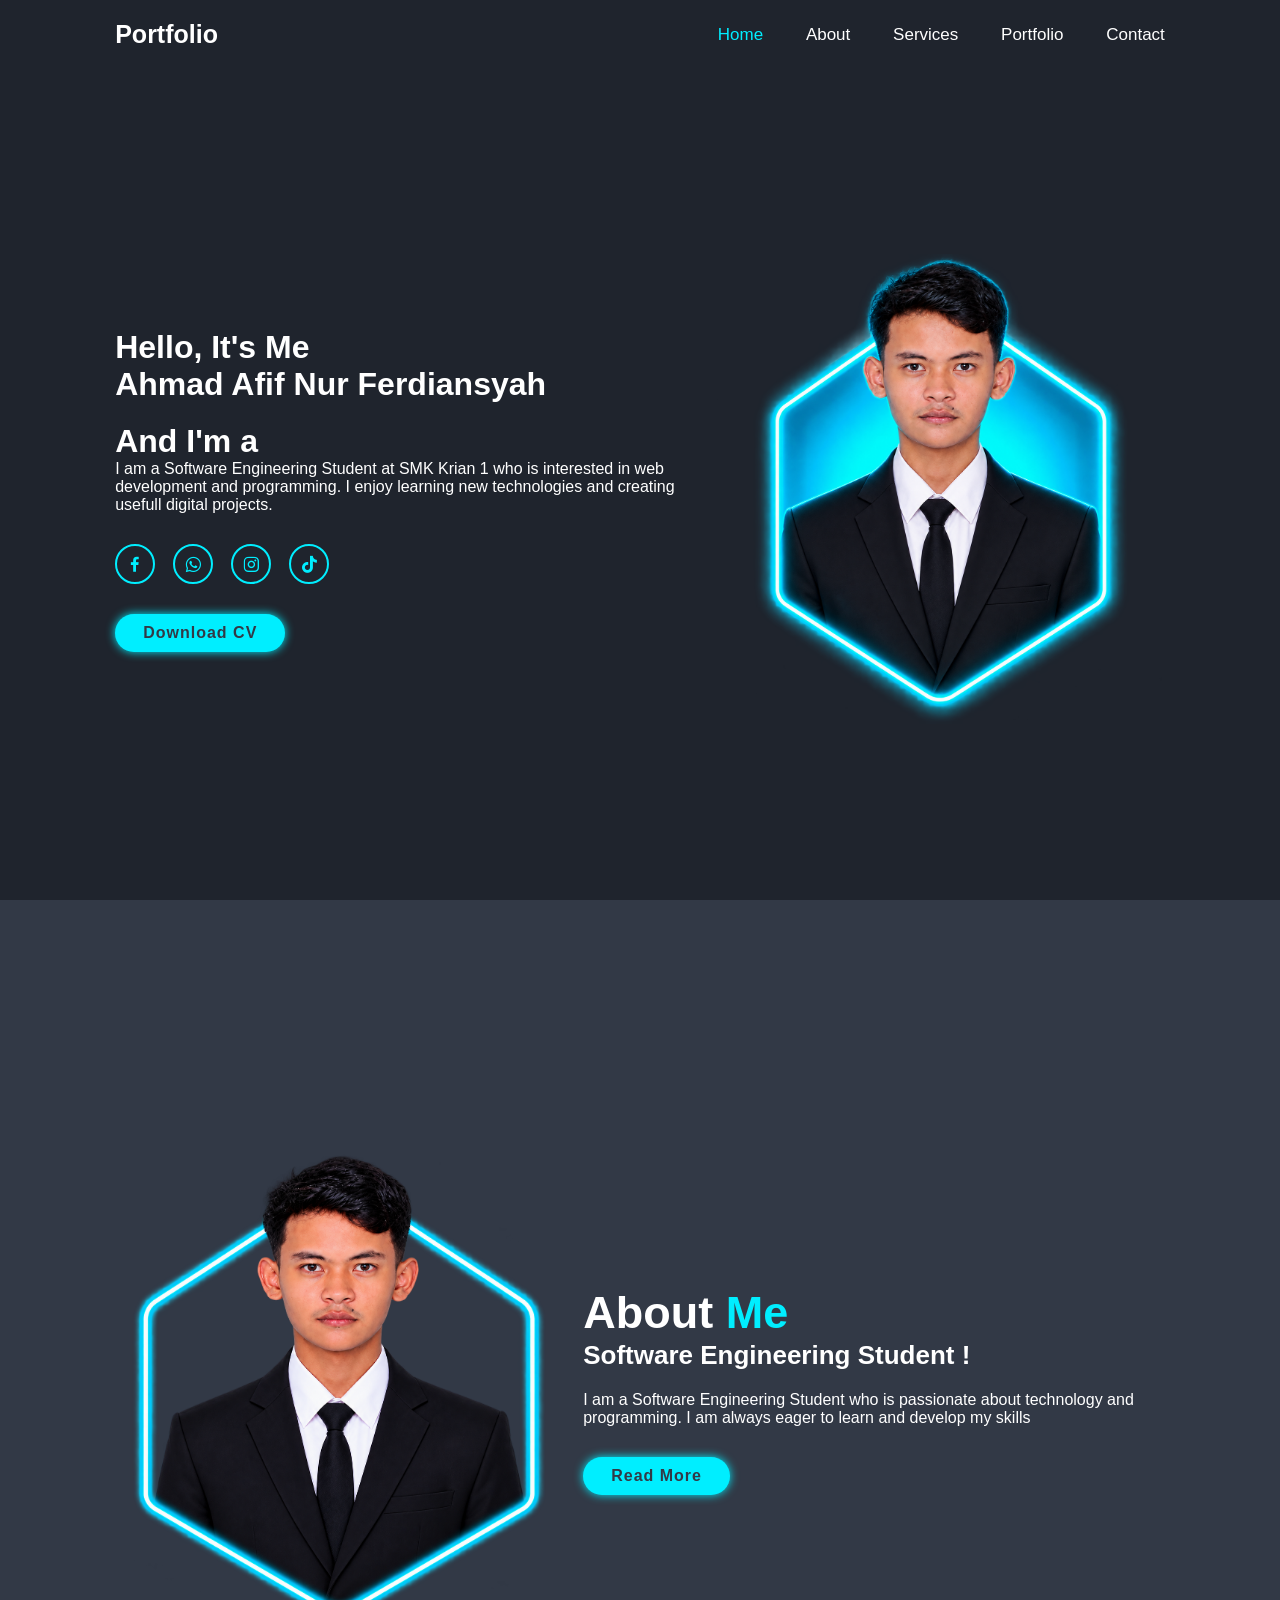
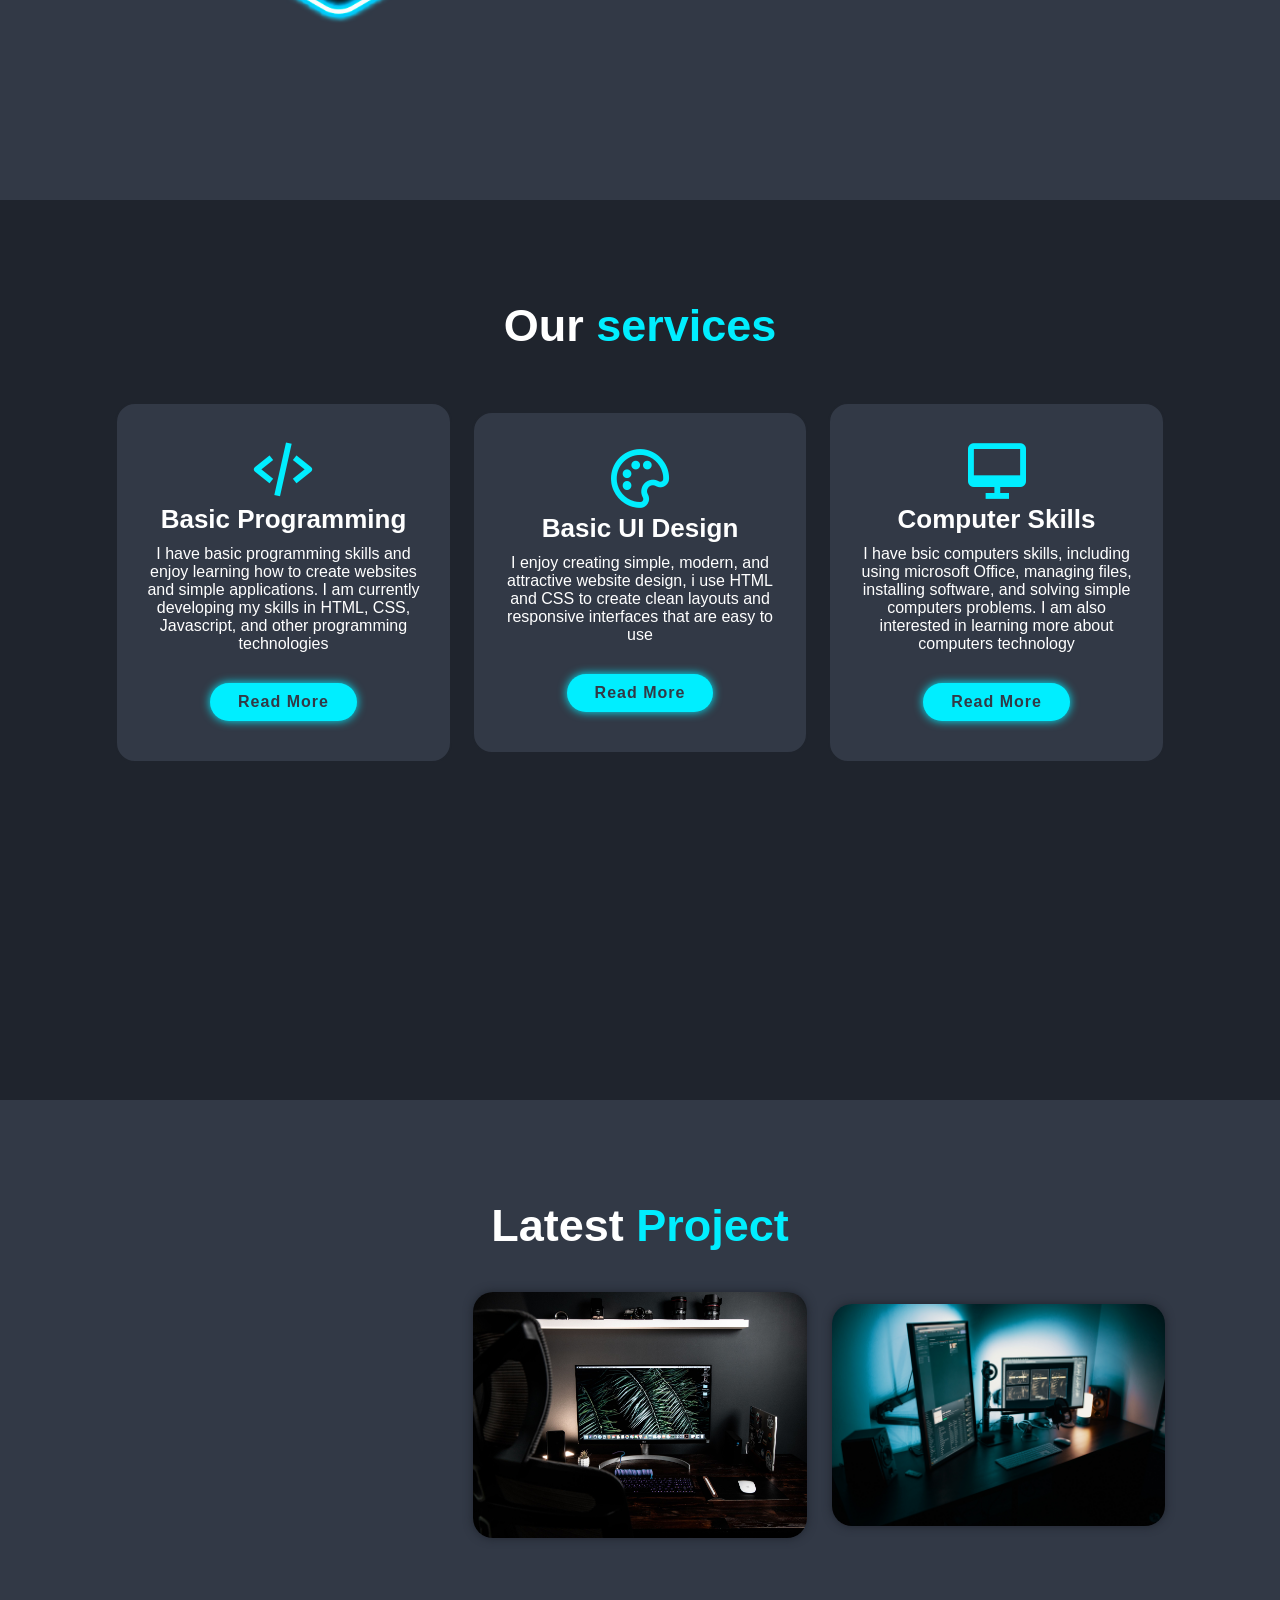
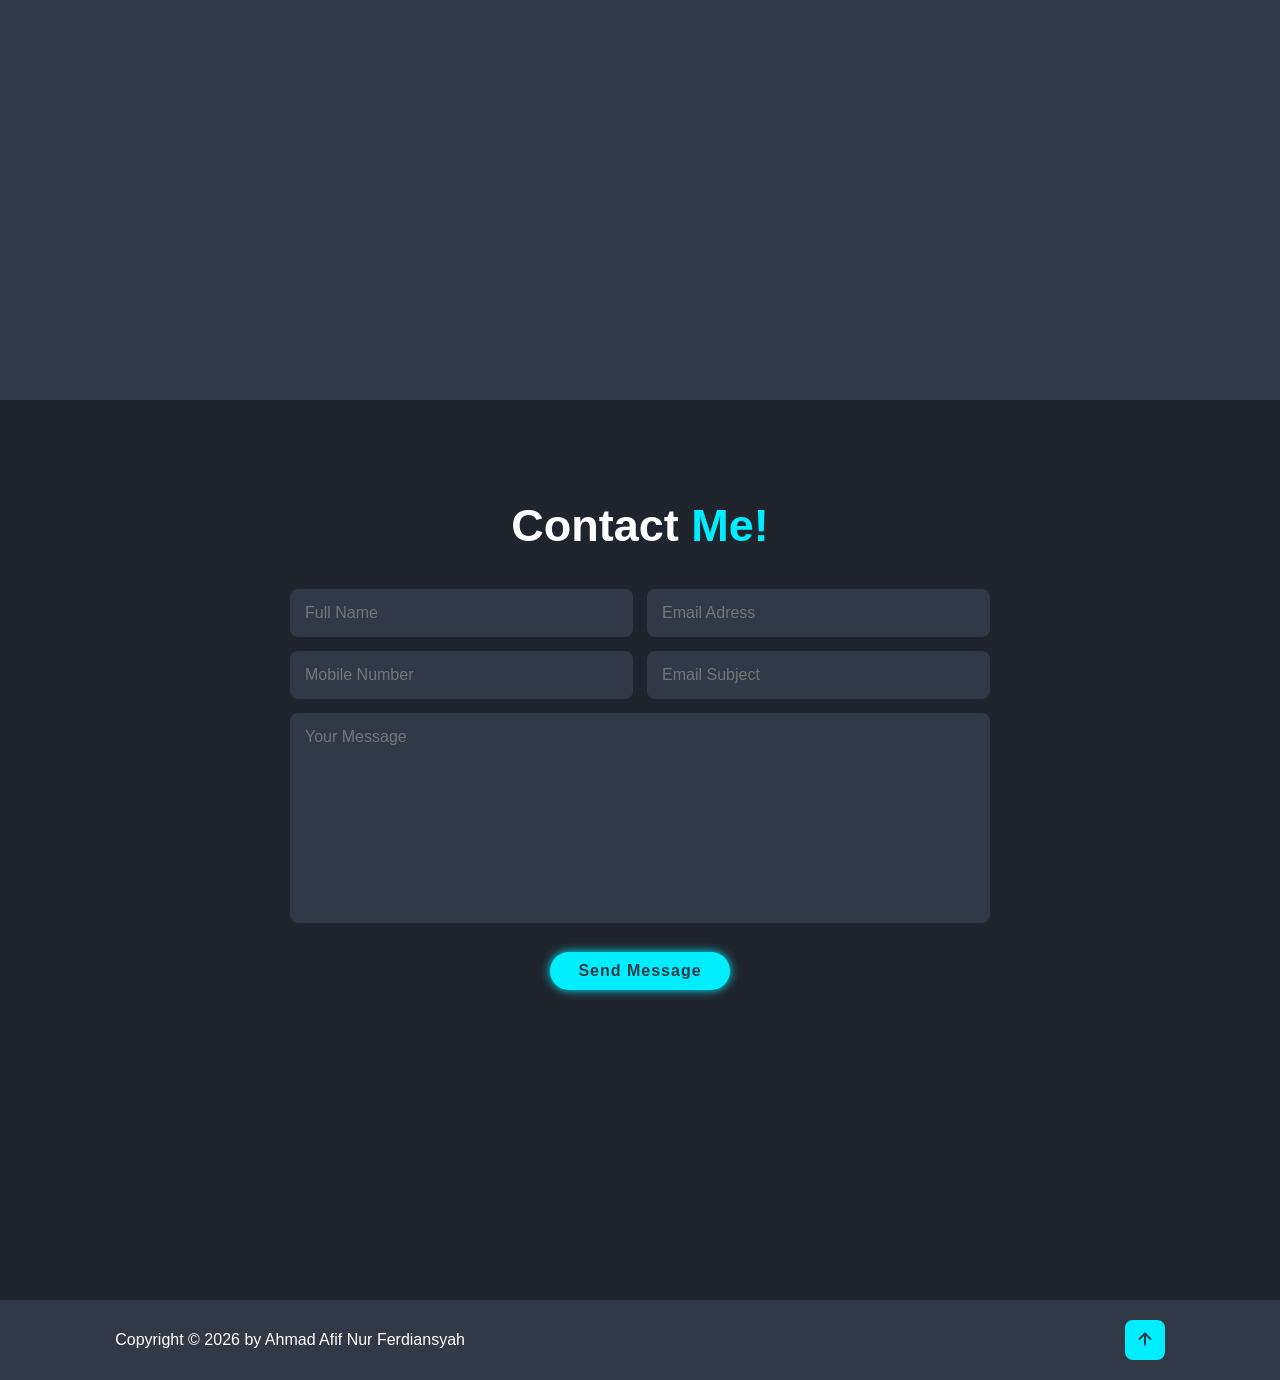
==== index.html @ 4e4d9a1a "Update index.html" ====
<!DOCTYPE html>
<html lang="en">

<head>
    <meta charset="UTF-8">
    <meta http-equiv="X-UA-Compatible" content="IE=edge">
    <meta name="viewport" content="width=device-width, initial-scale=1.0">
    <title>Responsive personal portfolio website desain</title>


    <link href='https://unpkg.com/boxicons@2.1.4/css/boxicons.min.css' rel='stylesheet'>

    <link rel="stylesheet" href="style.css">
</head>

<body>

    <header class="header">
        <a href="#" class="logo">Portfolio</a>

        <i class='bx bx-menu' id="menu-icon"></i>

        <nav class="navbar">
            <a href="#home" class="active">Home</a>
            <a href="#about">About</a>
            <a href="#services">Services</a>
            <a href="#portfolio">Portfolio</a>
            <a href="#contact">Contact</a>
        </nav>
    </header>

    
        </div>
    </section>
    
    <section class="home" id="home">
        <div class="home-content">
            <h3>Hello, It's Me</h3>
            <h3>Ahmad Afif Nur Ferdiansyah</h3>
            <h3>And I'm a <span class="multiple-text"></span></h3>
            <p>I am a Software Engineering Student at SMK Krian 1 who is interested in web development and programming. I enjoy learning new technologies and creating usefull digital projects. 
            </p>
            <div class="social-media">
                <a href="#"><i class='bx bxl-facebook'></i></a>
                <a href="https://wa.me/6285648223404"
                target="_blank">
                    <i class='bx bxl-whatsapp' ></i></a>
                <a href="https://www.instagram.com/afifferdian067/"
                target"_blank">
                    <i class='bx bxl-instagram' ></i></a>
                <a href="https://www.tiktok.com/@apiipp.098"
                target="_blank">
                    <i class='bx bxl-tiktok'></i></a>
            </div>
            <a href="#" class="btn">Download CV</a>
        </div>

        <div class="home-img">
            <img src="home.png" alt="">
        </div>
    </section>

    <section class="about" id="about">
        <div class="about-img">
            <img src="about.png" alt="">
        </div>

        <div class="about-content">
            <h2 class="heading">About <span>Me</span></h2>
            <h3>Software Engineering Student !</h3>
            <p>I am a Software Engineering Student who is passionate about technology and programming. I am always eager to learn and develop my skills</p>
            <a href="#" class="btn">Read More</a>

        </div>
    </section>

    <section class="services" id="services">
        <h2 class="heading">Our <span>services</span></h2>

        <div class="services-container">
            <div class="services-box">
                <i class='bx bx-code-alt' ></i>
                <h3>Basic Programming</h3>
                <p>I have basic programming skills and enjoy learning how to create websites and simple applications. I am currently developing my skills in HTML, CSS, Javascript, and other programming technologies</p>
                <a href="javascript:void(0)" class="btn" onclick="showService('programming')">Read More</a>
            </div>

             <div class="services-box">
                <i class='bx bx-palette'></i>
                <h3>Basic UI Design</h3>
                <p>I enjoy creating simple, modern, and attractive website design, i use HTML and CSS to create clean layouts and responsive interfaces that are easy to use</p>
                <a href="#" class="btn">Read More</a>
            </div>

           <div class="services-box">
                <i class='bx bx-desktop'></i>
                <h3>Computer Skills</h3>
                <p>I have bsic computers skills, including using microsoft Office, managing files, installing software, and solving simple computers problems. I am also interested in learning more about computers technology</p>
                <a href="#" class="btn">Read More</a>
            </div> 
        </div>
    </section>

    <section class="portfolio" id="portfolio">
        <h2 class="heading">Latest <span>Project</span></h2>

        <div class="portfolio-container">
            <div class="portfolio-box">
                <img src="portfolio1.jpg" alt="">
                <div class="portfolio-layer">
                    <h4>Web Design</h4>
                    <p>The followiing photo is just an example</p>
                    <a href="portfolio1.jpg" target="_blank">
                        <i class='bx bx-link-external'></i></a>
                </div>
            </div>

        <div class="portfolio-box">
                <img src="portfolio2.jpg" alt="">
                <div class="portfolio-layer">
                    <h4>Web Design</h4>
                    <p>The following photo is just an example</p>
                    <a href="portfolio2.jpg" target="_blank">
                        <i class='bx bx-link-external'></i></a>
                </div>
            </div>
        <div class="portfolio-box">
                <img src="portfolio3.jpg" alt="">
                <div class="portfolio-layer">
                    <h4>Web Design</h4>
                    <p>The following photo is just an example</p>
                    <a href="portfolio3.jpg" target="_blank">
                        <i class='bx bx-link-external'></i></a>
                </div>
            </div>
        </div>

        
    </section>

    <section class="contact" id="contact">
        <h2 class="heading">Contact <span>Me!</span></h2>

        <form action="#">
            <div class="input-box">
                <input type="text" placeholder="Full Name">
                <input type="email" placeholder="Email Adress">
            </div>

             <div class="input-box">
                <input type="number" placeholder="Mobile Number">
                <input type="text" placeholder="Email Subject">
             </div>
                <textarea name="" id="" cols="30" rows="10" placeholder="Your Message"></textarea>
                <input type="submit" value="Send Message" class="btn"> 
        </form>
    </section>

    <footer class="footer">
        <div class="footer-text">
            <p>Copyright &copy; 2026 by Ahmad Afif Nur Ferdiansyah</p>
        </div>

        <div class="footer-iconTop">
            <a href="#home"><i class='bx bx-up-arrow-alt'></i></a>
        </div>
    </footer>


    <script 
    src="https://unpkg.com/scrollreveal"></script>

    <script src="https://unpkg.com/typed.js@2.1.0/dist/typed.umd.js"></script>

    <script src="script.js"></script>
</body>

</html>
---- style.css ----
@import url('https://fonts.googleapis.com/css2?family=Roboto:ital,wght@0,100..900;1,100..900&display=swap');

* {
     margin: 0;
     padding: 0;
     box-sizing: border-box;
     text-decoration: none;
     border: none;
     outline: none;
     scroll-behavior: smooth;
     font-family: 'Poppins', sans-serif;
 }

 :root {
    --bg-color: #1f242d;
    --second-bg-color: #323946;
    --text-color: #fff;
    --main-color: #0ef; 
 }

 html {
     font-size: 62.5%;
     overflow-x: hidden;
 }

 body {
     background: var(--bg-color);
     color: var(--text-color);
 }

 section {
     min-height: 100vh;
     padding: 10rem 9% 2rem;
 }

 .header {
     position: fixed;
     top: 0;
     left: 0;
     width: 100%;
     padding: 2rem 9%;
     background: var(--bg-color);
     display: flex;
     justify-content: space-between;
     align-items: center;
     z-index: 100;
 }

 .header.sticky {
    border-bottom: .1rem solid rgba(0, 0, 0, .2);
 }

 .logo {
     font-size: 2.5rem;
     color: var(--text-color);
     font-weight: 600;
     cursor: default
 }

 .navbar a {
     font-size: 1.7rem;
     color: var(--text-color);
     margin-left: 4rem;
     transition: .3s;
 }

 .navbar a:hover,
 .navbar a.active {
     color: var(--main-color);
 }

 #menu-icon {
     font-size: 3.6rem;
     color: var(--text-color);
     display: none;
 }

.home {
    display: flex;
    justify-content: center;
    align-items: center;
}

.home-img img {
    width: 35vw;
    animation: floatImage 4s ease-in-out infinite;
}

@keyframes floatImage {
    0% {
        transform: translateY(0);
    }
     50% {
        transform: translateY(-2.4rem);
    }
     100% {
        transform: translateY(0);
    }
}

.home-content h3 {
    font-size: 3.2rem;
    font-weight: 700;
}

.home-content h3:nth-of-type(2) {
    margin-bottom: 2rem;
}

span {
    color: var(--main-color);
}
.home-content h1 {
    font-size: 5.6rem;
    font-weight: 700;
    line-height: 1.3;
}

.home-content p {
    font-size: 1.6rem;
}

.social-media a {
    display: inline-flex;
    justify-content: center;
    align-items: center;
    width: 4rem;
    height: 4rem;
    background: transparent;
    border: .2rem solid var(--main-color);
    border-radius: 50%;
    font-size: 2rem;
    color: var(--main-color);
    margin: 3rem 1.5rem 3rem 0;
    transition: .5s ease;
}

.social-media a:hover {
    background: var(--main-color);
    color: var(--second-bg-color);
    box-shadow: 0 0 1rem var(--main-color);
}


.btn {
    display: inline-block;
    padding: 1rem 2.8rem;
    background: var(--main-color);
    border-radius: 4rem;
    box-shadow: 0 0 1rem var(--main-color);
    font-size: 1.6rem;
    color: var(--second-bg-color);
    letter-spacing: .1rem;
    font-weight: 600;
    transition: .5s ease;
}

.btn:hover {
    box-shadow: none;
}

.about {
    display: flex;
    justify-content: center;
    align-items: center;
    gap: 2rem;
    background: var(--second-bg-color);
}

.about-img img {
    width: 35vw;
}

.heading {
    text-align: center;
    font-size: 4.5rem;
}

.about-content h2 {
    text-align: left;
    line-height: 1.2;
}

.about-content h3 {
    font-size: 2.6rem;
}

.about-content p {
    font-size: 1.6rem;
    margin: 2rem 0 3rem;
}

.services h2 {
    margin-bottom: 5rem;
}

.services-container {
    display: flex;
    justify-content: center;
    align-items: center;
    flex-wrap: wrap;
    gap: 2rem;
}

.services-container .services-box {
    flex: 1 1 30rem;
    background: var(--second-bg-color);
    padding: 3rem 2rem 4rem;
    border-radius: 2rem;
    text-align: center;
    border: .2rem solid var(--bg-color);
    transition: .5s ease;
}

.services-container .services-box:hover {
    border-color: var(--main-color);
    transform: scale(1.02);
}


.services-box i {
    font-size: 7rem;
    color: var(--main-color);
}

.services-box h3 {
    font-size: 2.6rem;
}

.services-box p {
    font-size: 1.6rem;
    margin: 1rem 0 3rem;
}

.portfolio {
    background: var(--second-bg-color);
}
.portfolio h2 {
    margin-bottom: 4rem;
}

.portfolio-container {
    display: grid;
    grid-template-columns: repeat(3, 1fr);
    align-items: center;
    gap: 2.5rem;
}

.portfolio-container .portfolio-box {
    position: relative;
    border-radius: 2rem;
    box-shadow: 0 0 1rem var(--bg-color);
    overflow: hidden;
    display: flex;
}

.portfolio-box img {
    width: 100%;
    transition: .5s ease;
}

.portfolio-box:hover img {
    transform: scale(1.1);
}

.portfolio-box .portfolio-layer {
    position: absolute;
    bottom: 0;
    left: 0;
    width: 100%;
    height: 100%;
    background: linear-gradient(rgba(0, 0, 0, .1), var(--main-color));
    display: flex;
    justify-content: center;
    align-items: center;
    flex-direction: column;
    text-align: center;
    padding: 0 4rem;
    transform: translateY(100%);
    transition: .5s ease;
}  

.portfolio-box:hover .portfolio-layer {
    transform: translateY(0);
}

.portfolio-layer h4 {
    font-size: 3rem;
}

.portfolio-layer p {
    font-size: 1.6rem;
    margin: .3rem 0 1rem;
}

.portfolio-layer a {
    display: inline-flex;
    justify-content: center;
    align-items: center;
    width: 5rem;
    height: 5rem;
    background: var(--text-color);
    border-radius: 50%;
}

.portfolio-layer a i {
    font-size: 2rem;
    color: var(--second-bg-color);
}

.contact h2 {
    margin-bottom: 3rem;
}

.contact form {
    max-width: 70rem;
    margin: 1rem auto;
    text-align: center;
}

.contact form .input-box {
    display: flex;
    justify-content: space-between;
    flex-wrap: wrap;
}

.contact form .input-box input,
.contact form textarea {
    width: 100%;
    padding: 1.5rem;
    font-size: 1.6rem;
    color: var(--text-color);
    background: var(--second-bg-color);
    border-radius: .8rem;
    margin: .7rem 0;
}

.contact form .input-box input {
    width: 49%;
}

.contact form textarea {
    resize: none;
}

.contact form .btn {
    margin-top: 2rem;
    cursor: pointer;
}

.footer {
    display: flex;
    justify-content: space-between;
    align-items: center;
    flex-wrap: wrap;
    padding: 2rem 9%;
    background: var(--second-bg-color);
}

.footer-text p {
    font-size: 1.6rem;
}

.footer-iconTop a {
    display: inline-flex;
    justify-content: center;
    align-items: center;
    padding: .8rem;
    background: var(--main-color);
    border-radius: .8rem;
    transition: .5s ease;
}

.footer-iconTop a:hover {
    box-shadow: 0 0 1rem var(--main-color);
}


.footer-iconTop a i {
    font-size: 2.4rem;
    color: var(--second-bg-color);
}



@media (max-width: 1200px) {
    html {
        font-size: 55%;
    }
}

@media (max-width: 991px) {
    .header {
        padding: 2rem 3%;
    }

    section {
        padding: 10rem 3% 2rem;
    }

    .services {
        padding-bottom: 7rem;
    }

    .portfolio {
        padding-bottom: 7rem;
    }

    .contact {
        min-height: auto;
    }

    .footer {
        padding: 2rem 3%;
    }
}

@media (max-width: 768px) {
    #menu-icon {
        display: block;
    }

    .navbar {
        position: absolute;
        top: 100%;
        left: 0;
        width: 100%;
        padding: 1rem 3%;
        background: var(--bg-color);
        border-top: .1rem solid rgba(0, 0, 0, .2);
        box-shadow: 0 .5rem 1rem rgba(0, 0, 0, .2);
        display: none;
    }

    .navbar.active {
        display: block;
    }


    .navbar a {
        display: block;
        font-size: 2rem;
        margin: 3rem 0;
    }

    .home {
        flex-direction: column;
    }

    .home-content h3 {
        font-size: 2.6rem;
    }

    .home-content h1 {
        font-size: 5rem;
    }

    .home-img img {
        width: 70vw;
        margin-top: 4rem;
    }

    .about {
        flex-direction: column-reverse;
    }

    .about img {
        width: 70vw;
        margin-top: 4rem;
    }

    .services h2 {
        margin-bottom: 3rem;
    }

    .portofolio h2 {
        margin-bottom: 3rem;
    }

    .portofolio-container {
        grid-template-columns: repeat(2, 1fr);
    }
}

@media (max-width: 617px) {
    .portfolio-container {
        grid-template-columns: 1fr;
    }
}

@media (max-width: 450px) {
    html {
        font-size: 50%;
    }

    .contact form .input-box input {
        width: 100%;
    }
}

@media (max-width: 365px) {
    .home-img img {
        width: 90vw;
    }

    .about-img img {
        width: 90vw;
    }

    .footer {
        flex-direction: column-reverse;
    }

    .footer p {
        text-align: center;
        margin-top: 2rem;
    }
}
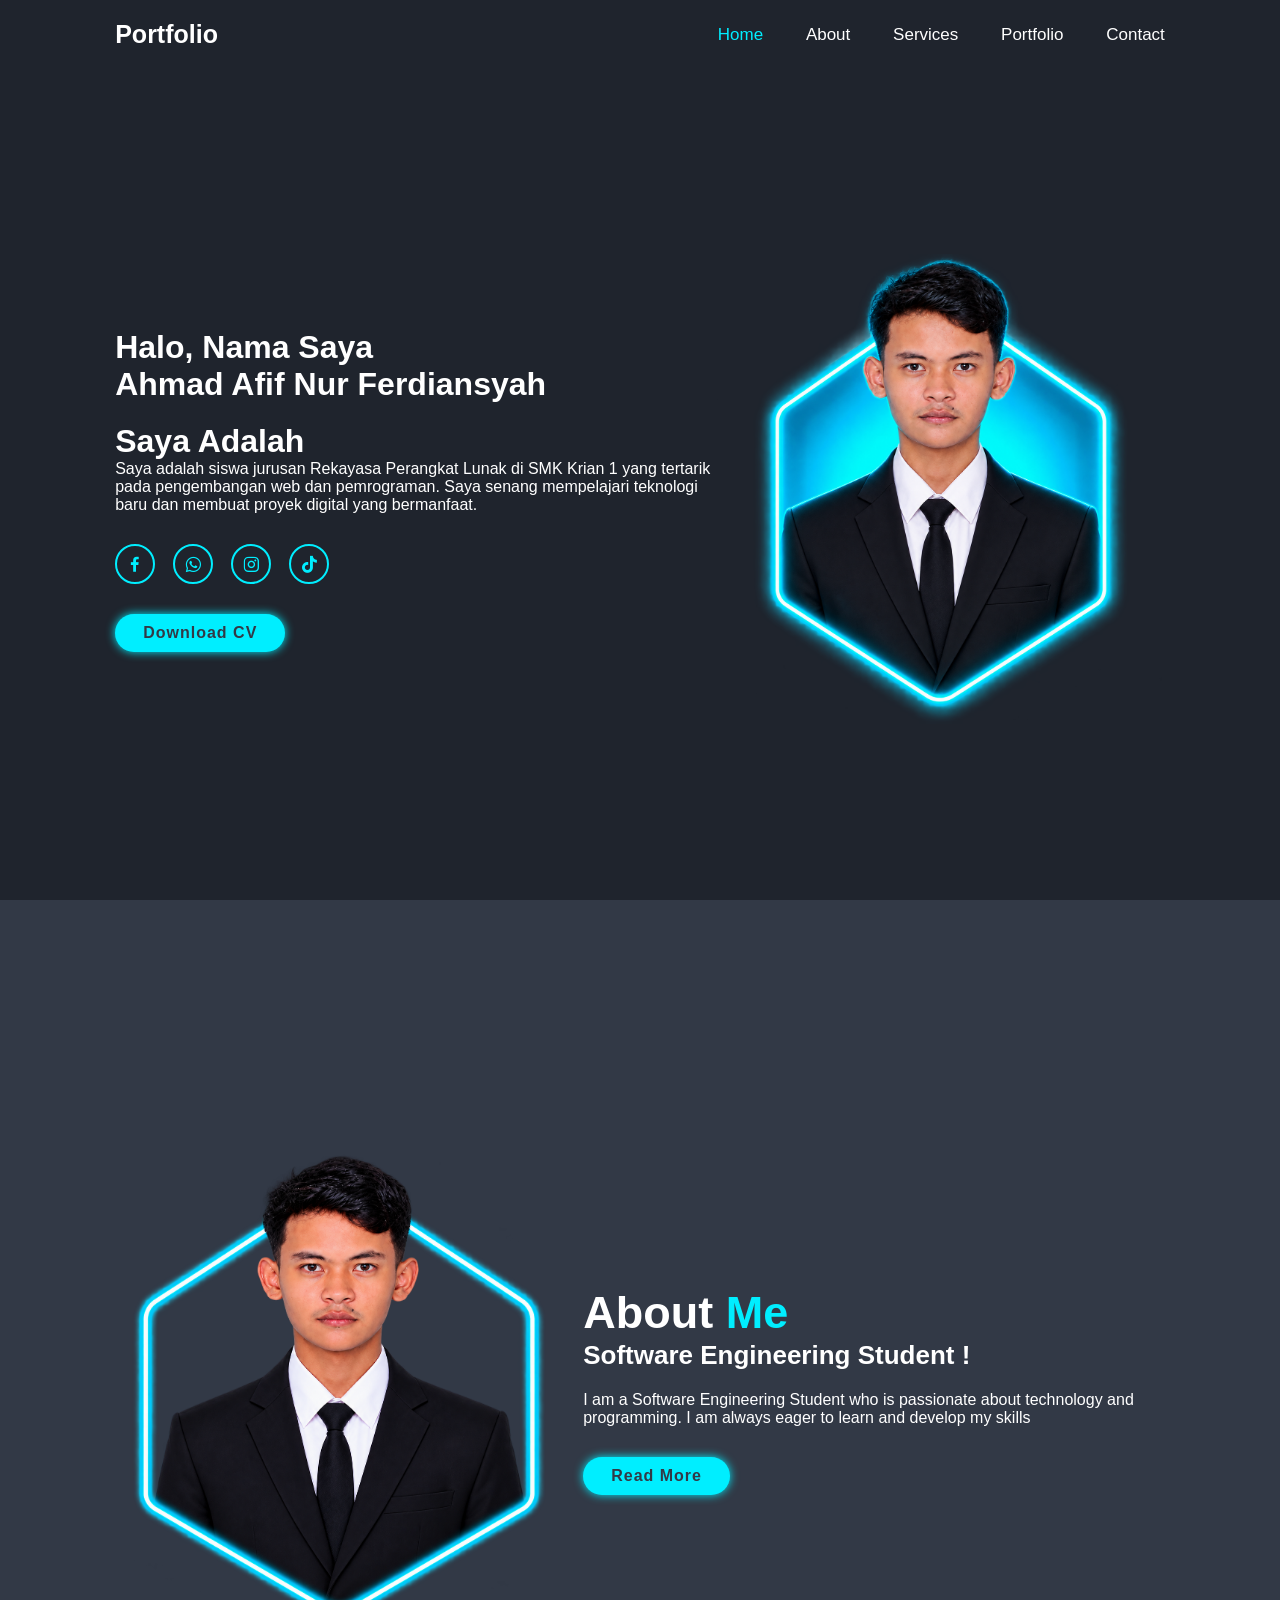
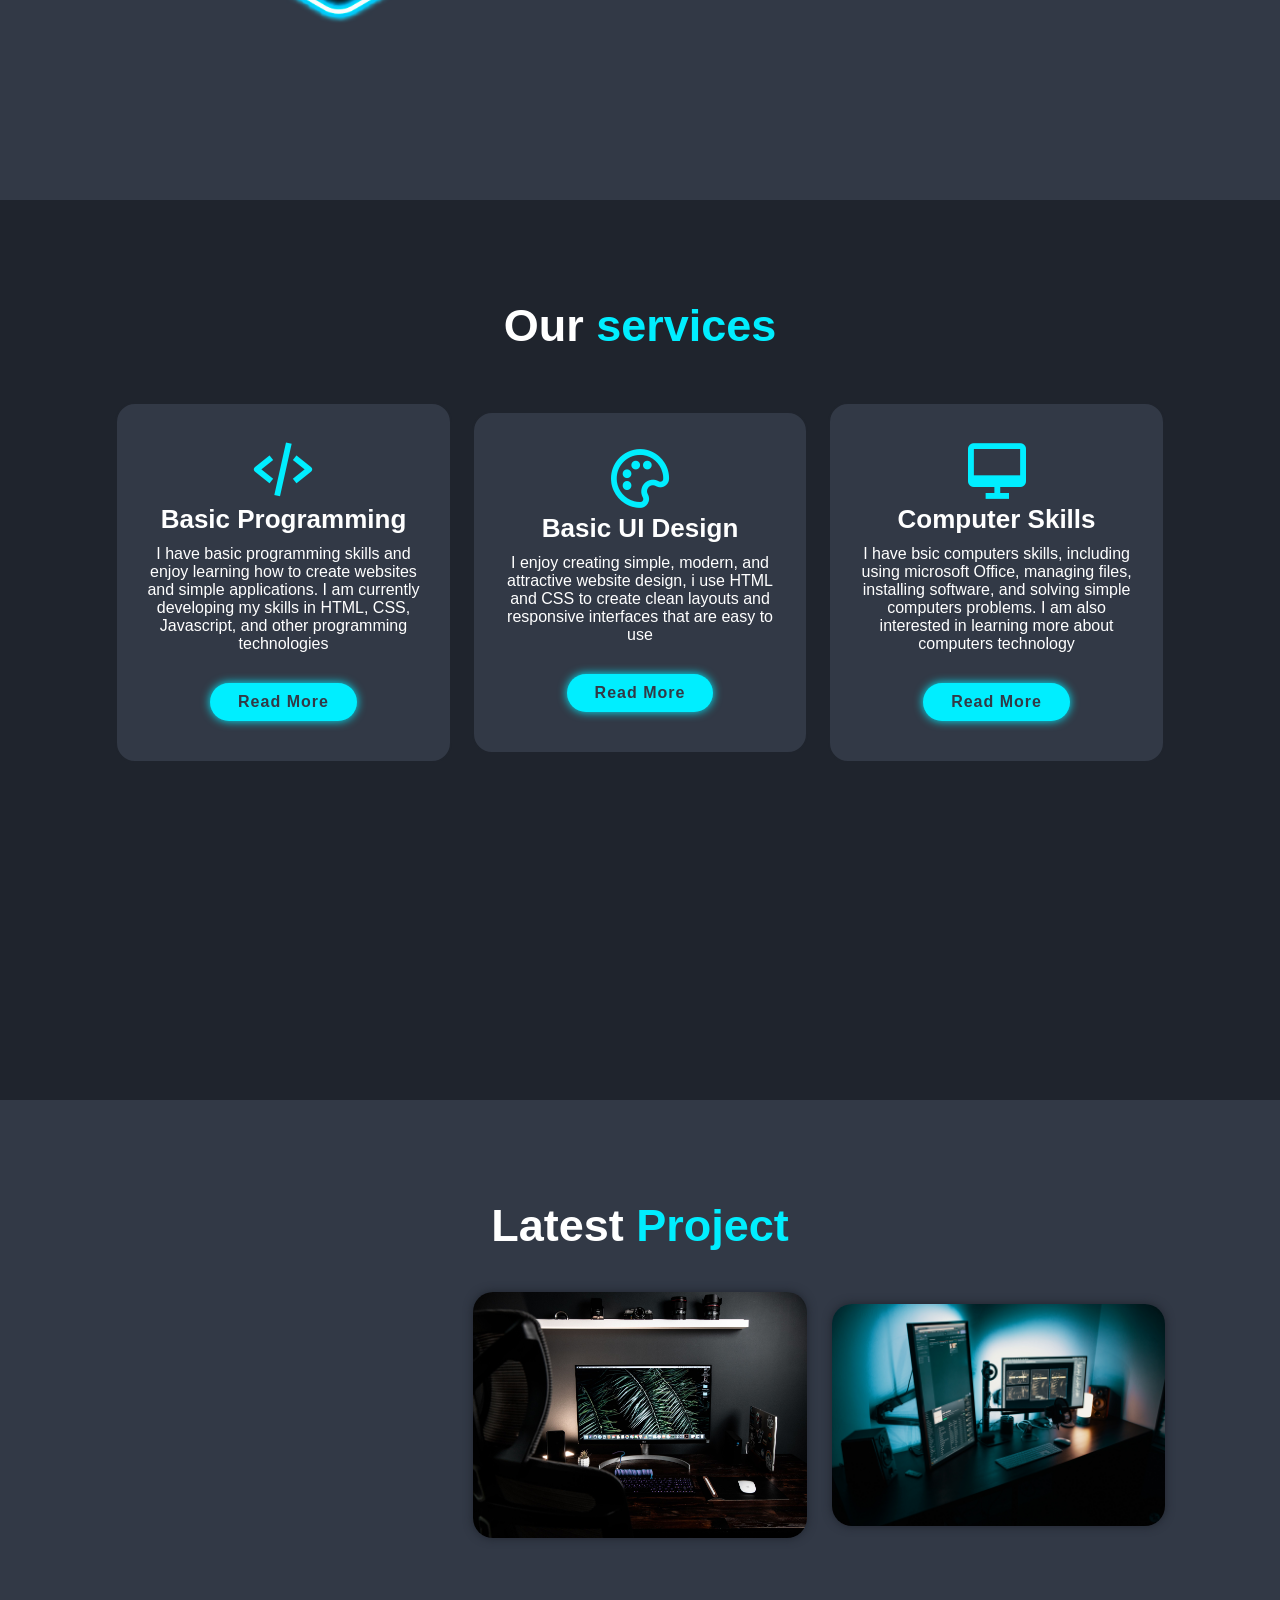
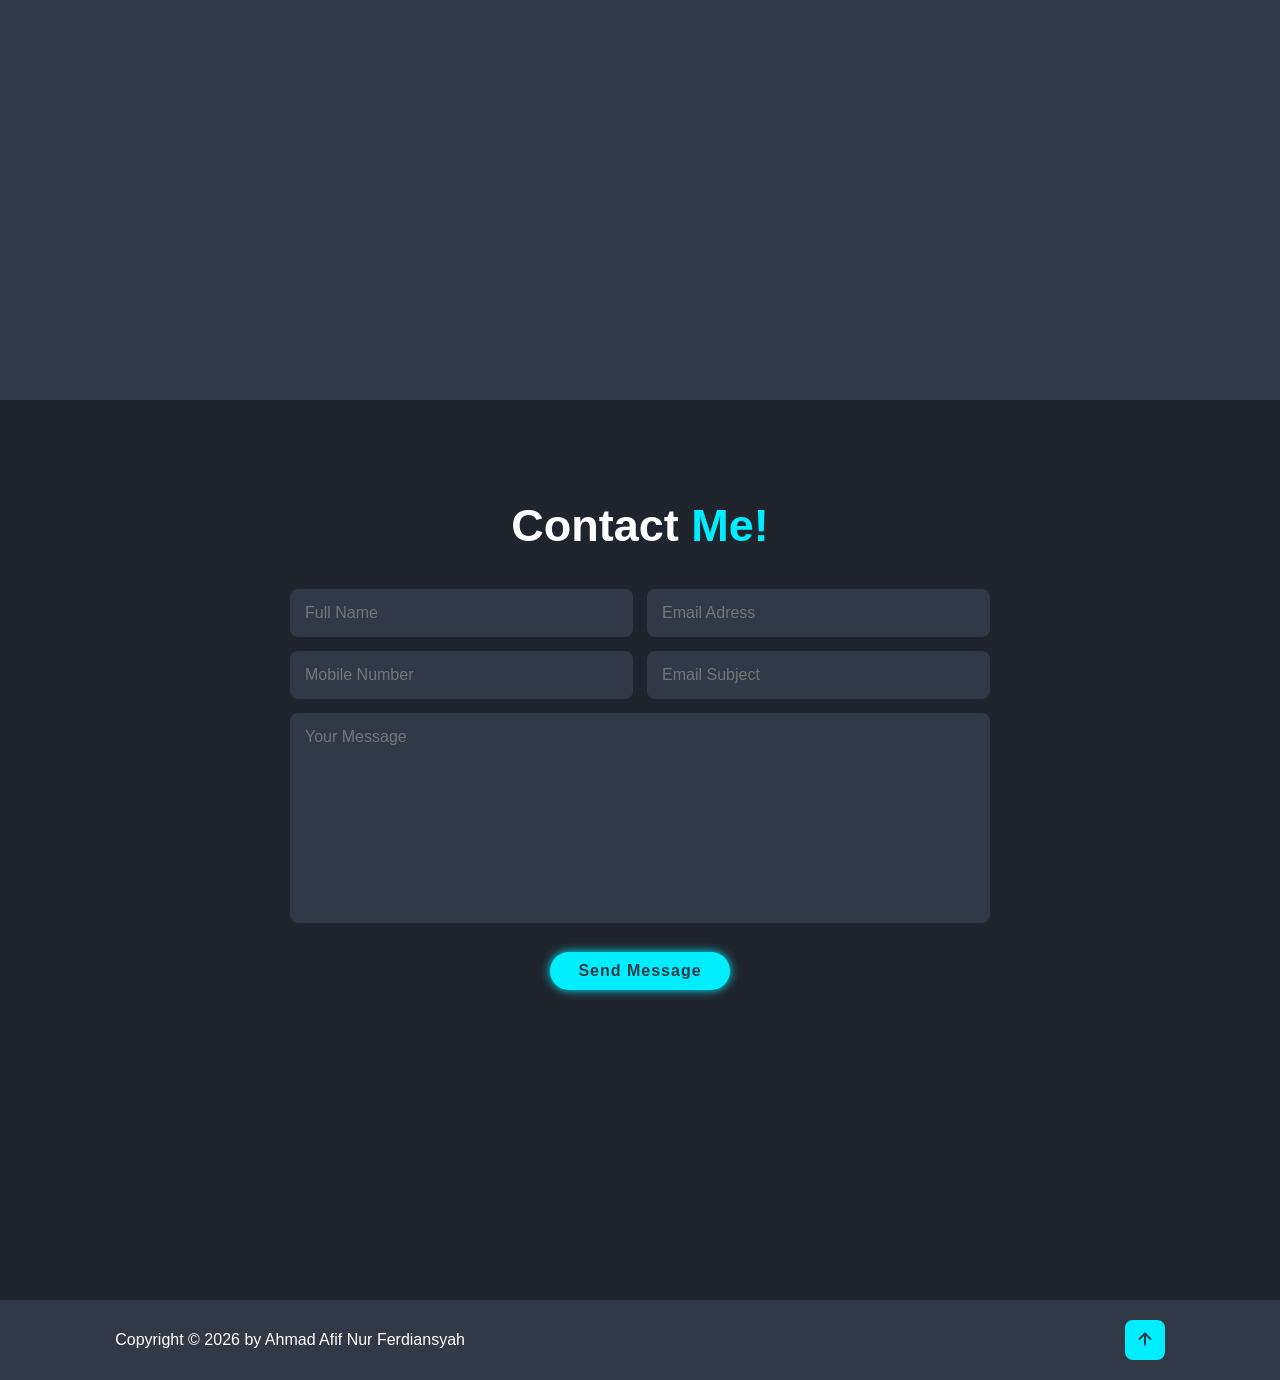
==== commit b21e32fe: "Update index.html" ====
--- a/index.html
+++ b/index.html
@@ -35,10 +35,10 @@
     
     <section class="home" id="home">
         <div class="home-content">
-            <h3>Hello, It's Me</h3>
+            <h3>Halo, Nama Saya</h3>
             <h3>Ahmad Afif Nur Ferdiansyah</h3>
-            <h3>And I'm a <span class="multiple-text"></span></h3>
-            <p>I am a Software Engineering Student at SMK Krian 1 who is interested in web development and programming. I enjoy learning new technologies and creating usefull digital projects. 
+            <h3>Saya Adalah <span class="multiple-text"></span></h3>
+            <p>Saya adalah siswa jurusan Rekayasa Perangkat Lunak di SMK Krian 1 yang tertarik pada pengembangan web dan pemrograman. Saya senang mempelajari teknologi baru dan membuat proyek digital yang bermanfaat. 
             </p>
             <div class="social-media">
                 <a href="#"><i class='bx bxl-facebook'></i></a>
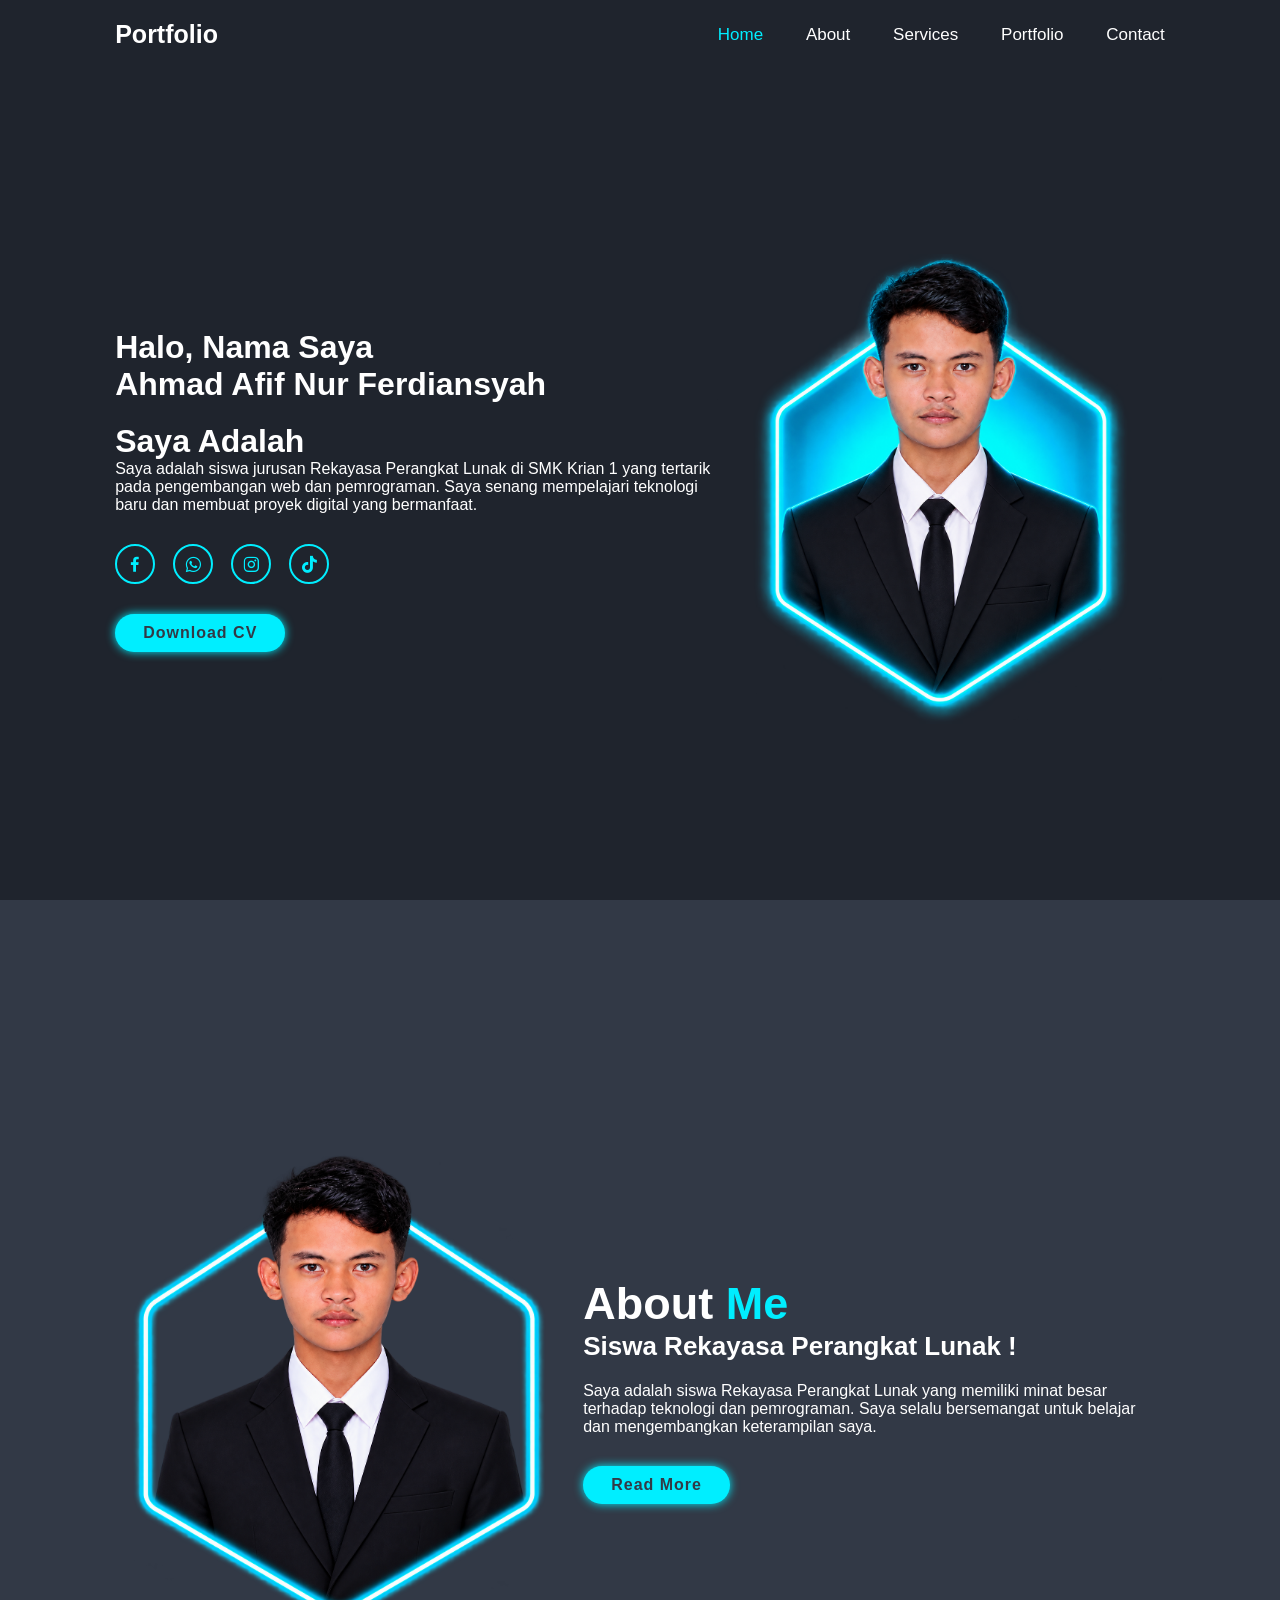
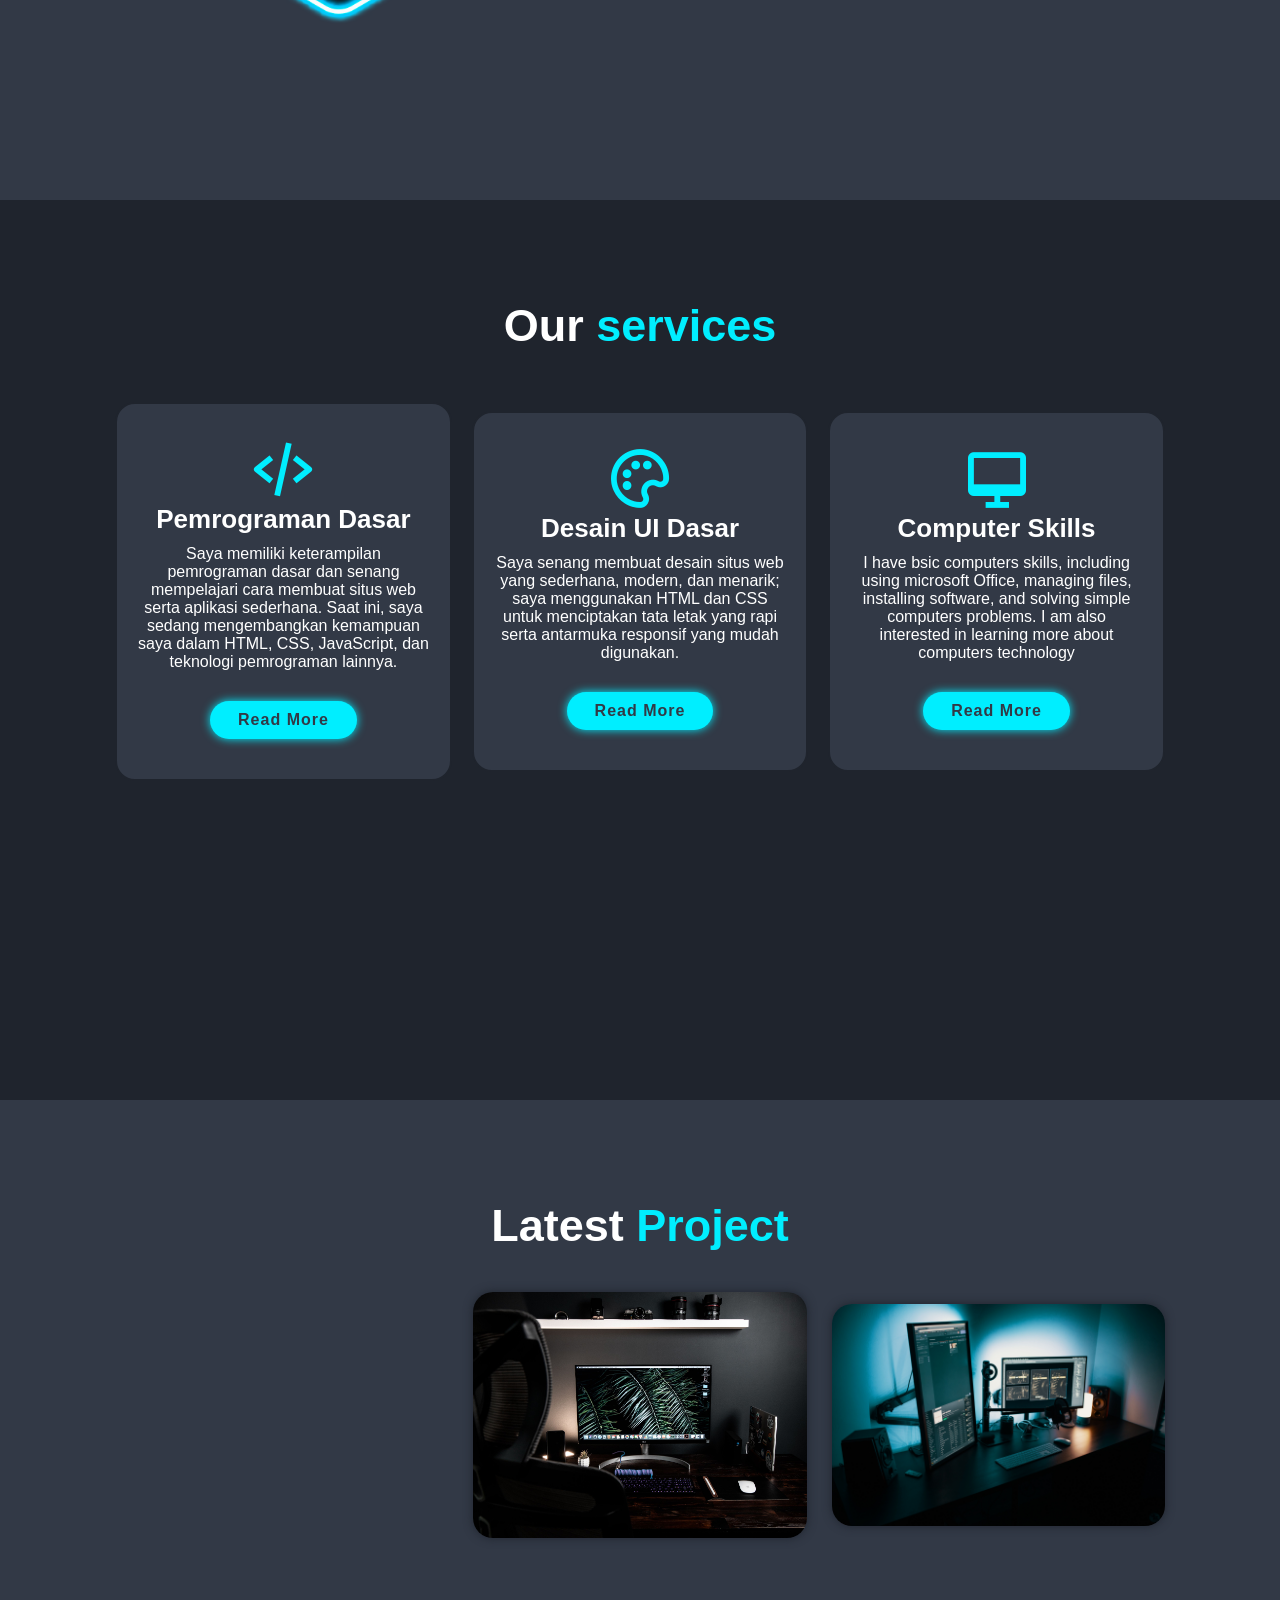
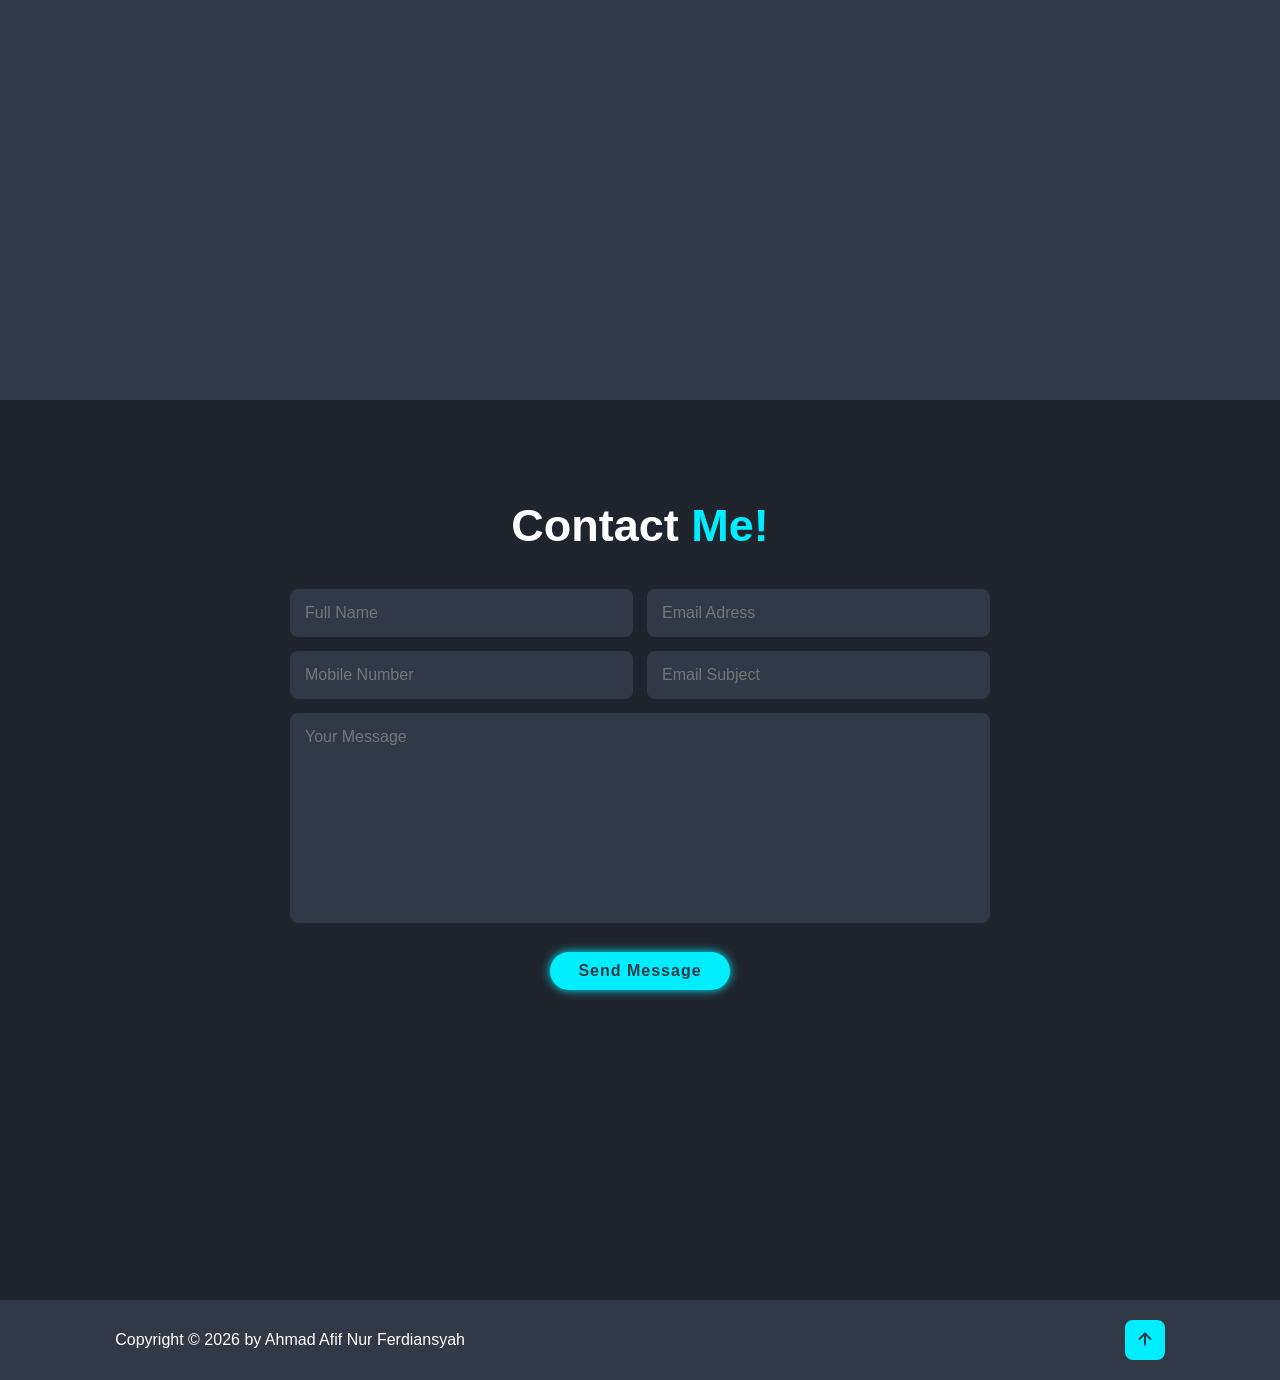
==== commit 04456bcb: "Update index.html" ====
--- a/index.html
+++ b/index.html
@@ -67,8 +67,8 @@
 
         <div class="about-content">
             <h2 class="heading">About <span>Me</span></h2>
-            <h3>Software Engineering Student !</h3>
-            <p>I am a Software Engineering Student who is passionate about technology and programming. I am always eager to learn and develop my skills</p>
+            <h3>Siswa Rekayasa Perangkat Lunak !</h3>
+            <p>Saya adalah siswa Rekayasa Perangkat Lunak yang memiliki minat besar terhadap teknologi dan pemrograman. Saya selalu bersemangat untuk belajar dan mengembangkan keterampilan saya.</p>
             <a href="#" class="btn">Read More</a>
 
         </div>
@@ -80,15 +80,15 @@
         <div class="services-container">
             <div class="services-box">
                 <i class='bx bx-code-alt' ></i>
-                <h3>Basic Programming</h3>
-                <p>I have basic programming skills and enjoy learning how to create websites and simple applications. I am currently developing my skills in HTML, CSS, Javascript, and other programming technologies</p>
-                <a href="javascript:void(0)" class="btn" onclick="showService('programming')">Read More</a>
+                <h3>Pemrograman Dasar</h3>
+                <p>Saya memiliki keterampilan pemrograman dasar dan senang mempelajari cara membuat situs web serta aplikasi sederhana. Saat ini, saya sedang mengembangkan kemampuan saya dalam HTML, CSS, JavaScript, dan teknologi pemrograman lainnya.</p>
+                <a href="#" class="btn">Read More</a>
             </div>
 
              <div class="services-box">
                 <i class='bx bx-palette'></i>
-                <h3>Basic UI Design</h3>
-                <p>I enjoy creating simple, modern, and attractive website design, i use HTML and CSS to create clean layouts and responsive interfaces that are easy to use</p>
+                <h3>Desain UI Dasar</h3>
+                <p>Saya senang membuat desain situs web yang sederhana, modern, dan menarik; saya menggunakan HTML dan CSS untuk menciptakan tata letak yang rapi serta antarmuka responsif yang mudah digunakan.</p>
                 <a href="#" class="btn">Read More</a>
             </div>
 
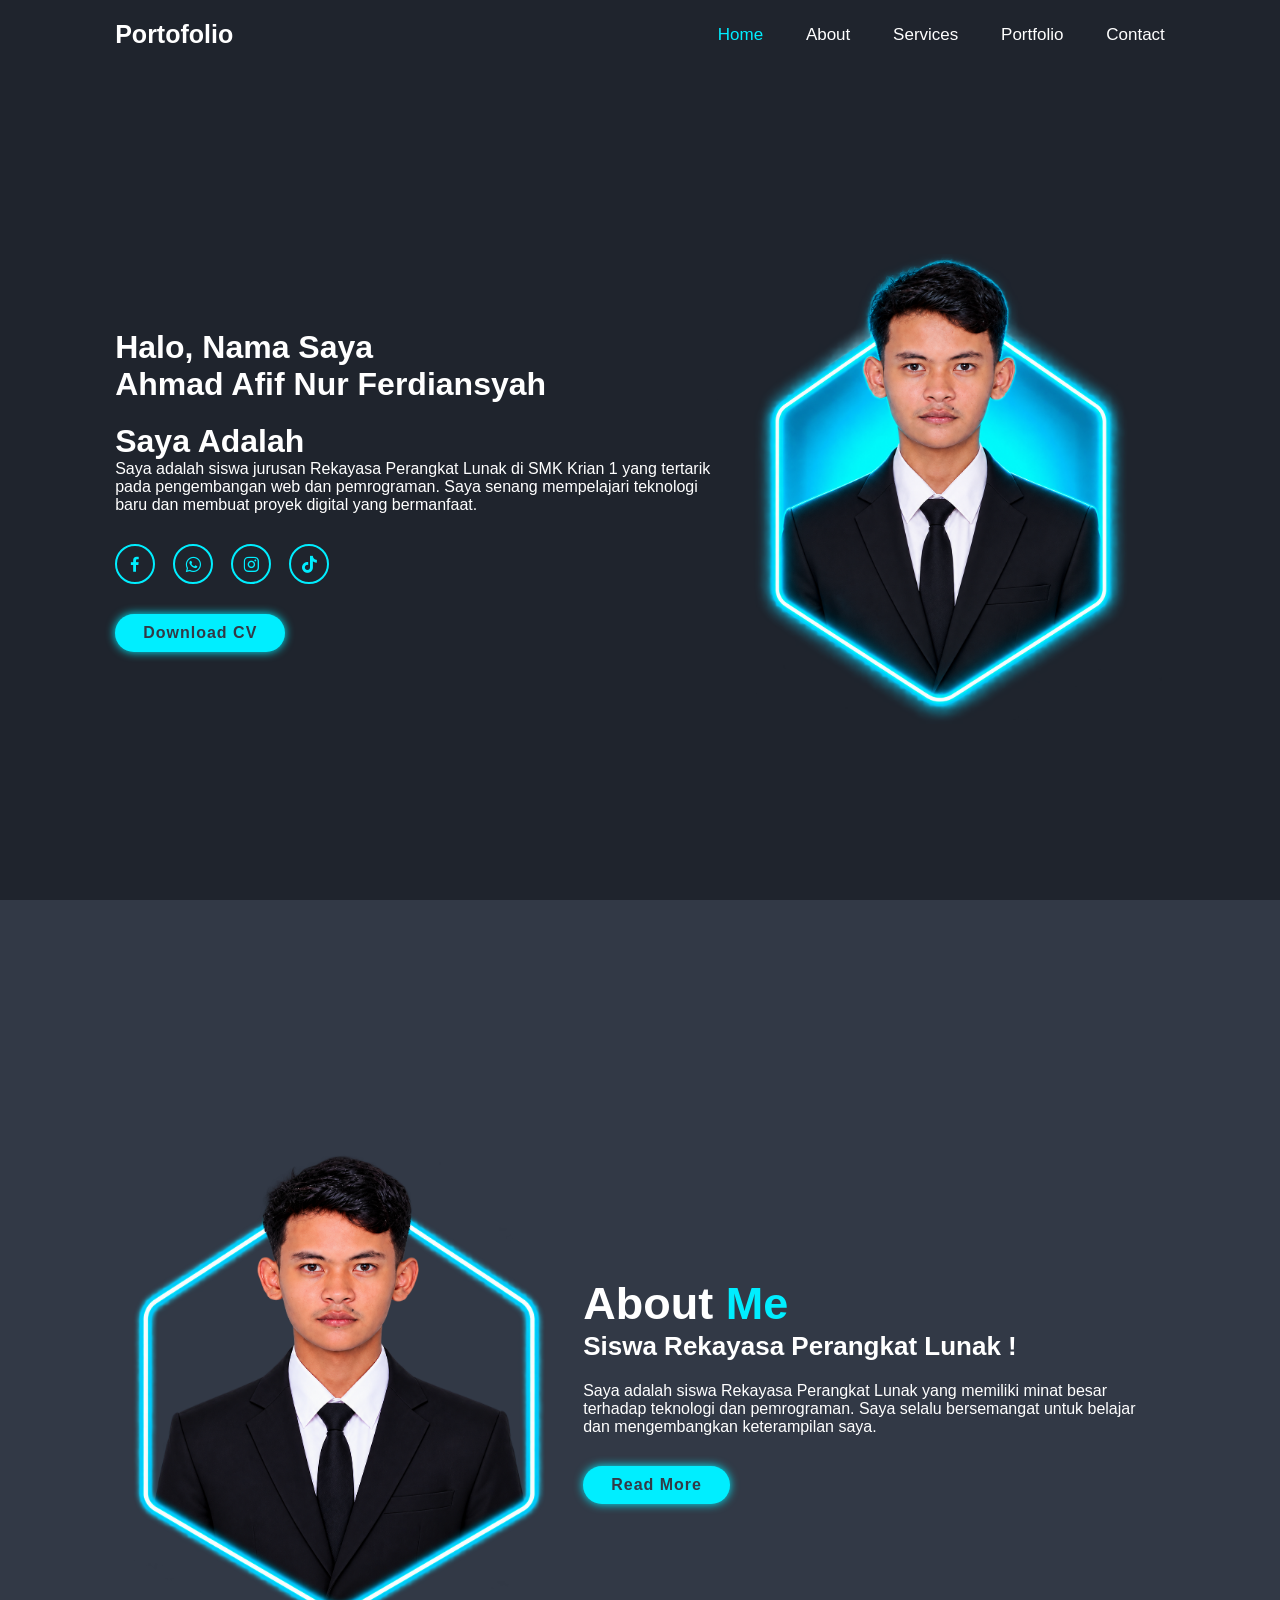
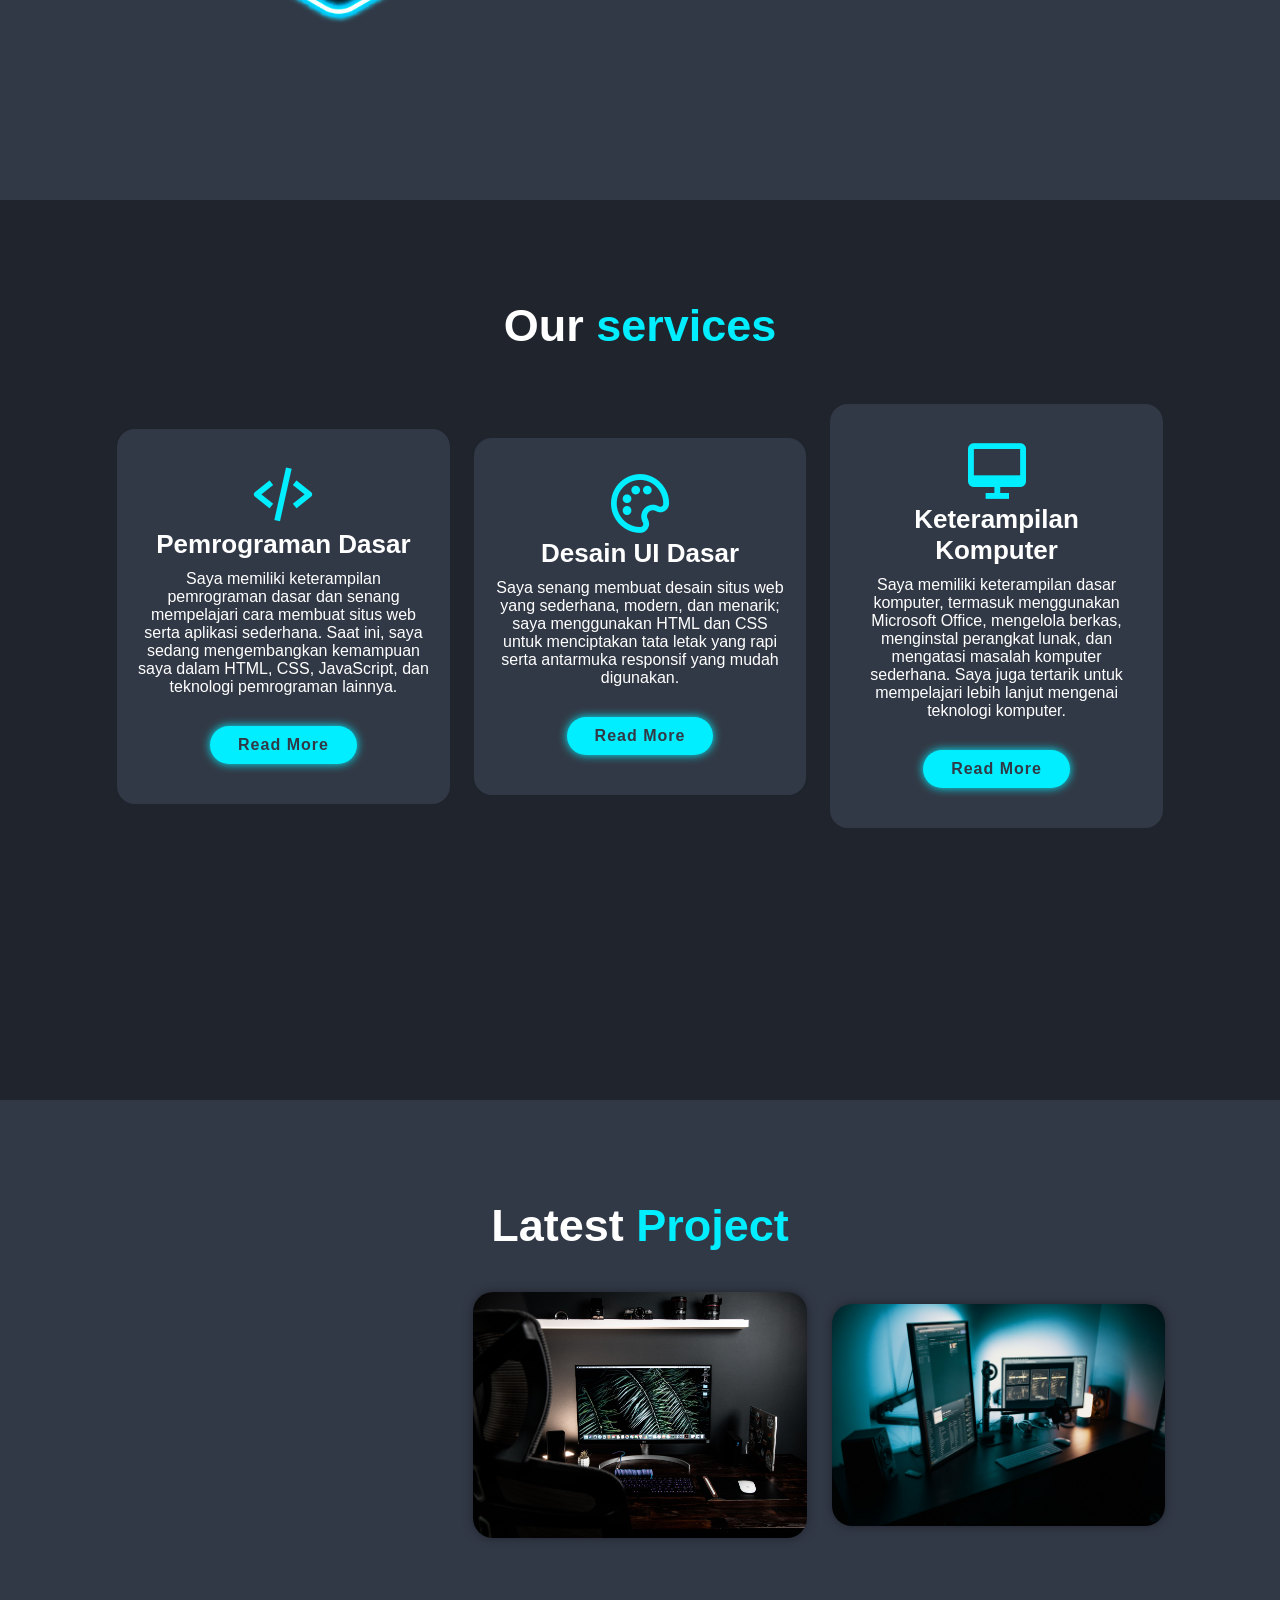
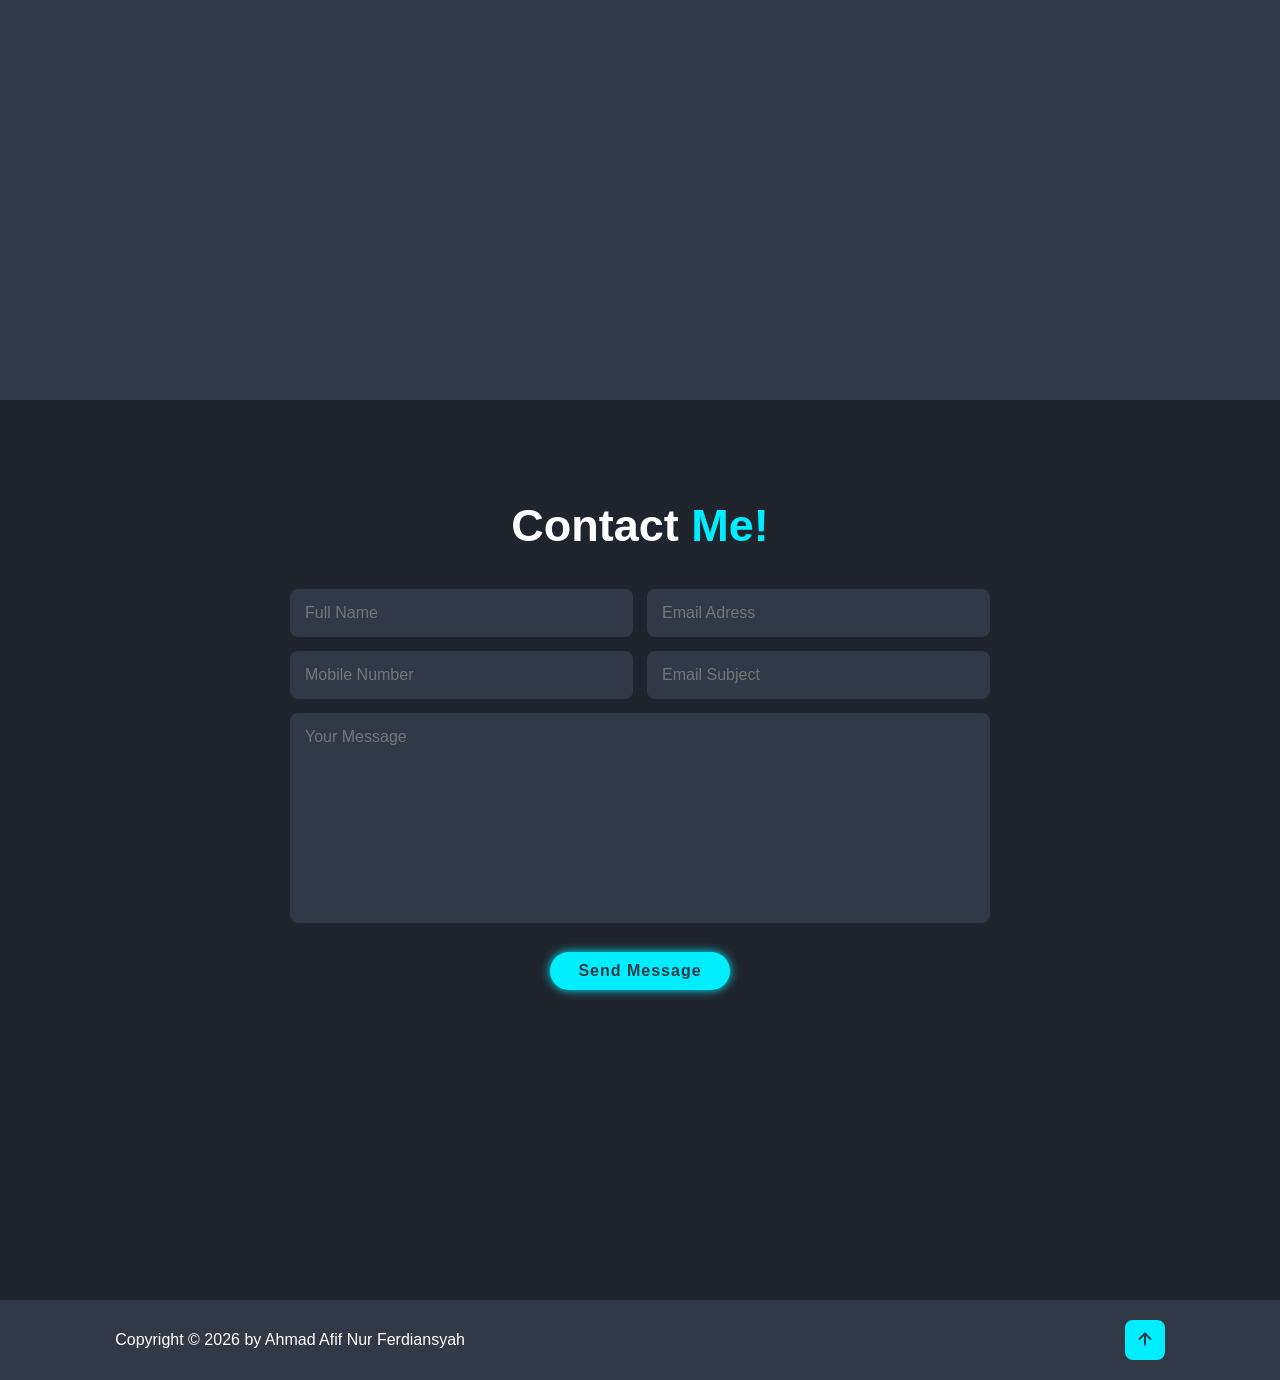
==== commit 8509476b: "Update index.html" ====
--- a/index.html
+++ b/index.html
@@ -16,7 +16,7 @@
 <body>
 
     <header class="header">
-        <a href="#" class="logo">Portfolio</a>
+        <a href="#" class="logo">Portofolio</a>
 
         <i class='bx bx-menu' id="menu-icon"></i>
 
@@ -94,8 +94,8 @@
 
            <div class="services-box">
                 <i class='bx bx-desktop'></i>
-                <h3>Computer Skills</h3>
-                <p>I have bsic computers skills, including using microsoft Office, managing files, installing software, and solving simple computers problems. I am also interested in learning more about computers technology</p>
+                <h3>Keterampilan Komputer</h3>
+                <p>Saya memiliki keterampilan dasar komputer, termasuk menggunakan Microsoft Office, mengelola berkas, menginstal perangkat lunak, dan mengatasi masalah komputer sederhana. Saya juga tertarik untuk mempelajari lebih lanjut mengenai teknologi komputer.</p>
                 <a href="#" class="btn">Read More</a>
             </div> 
         </div>
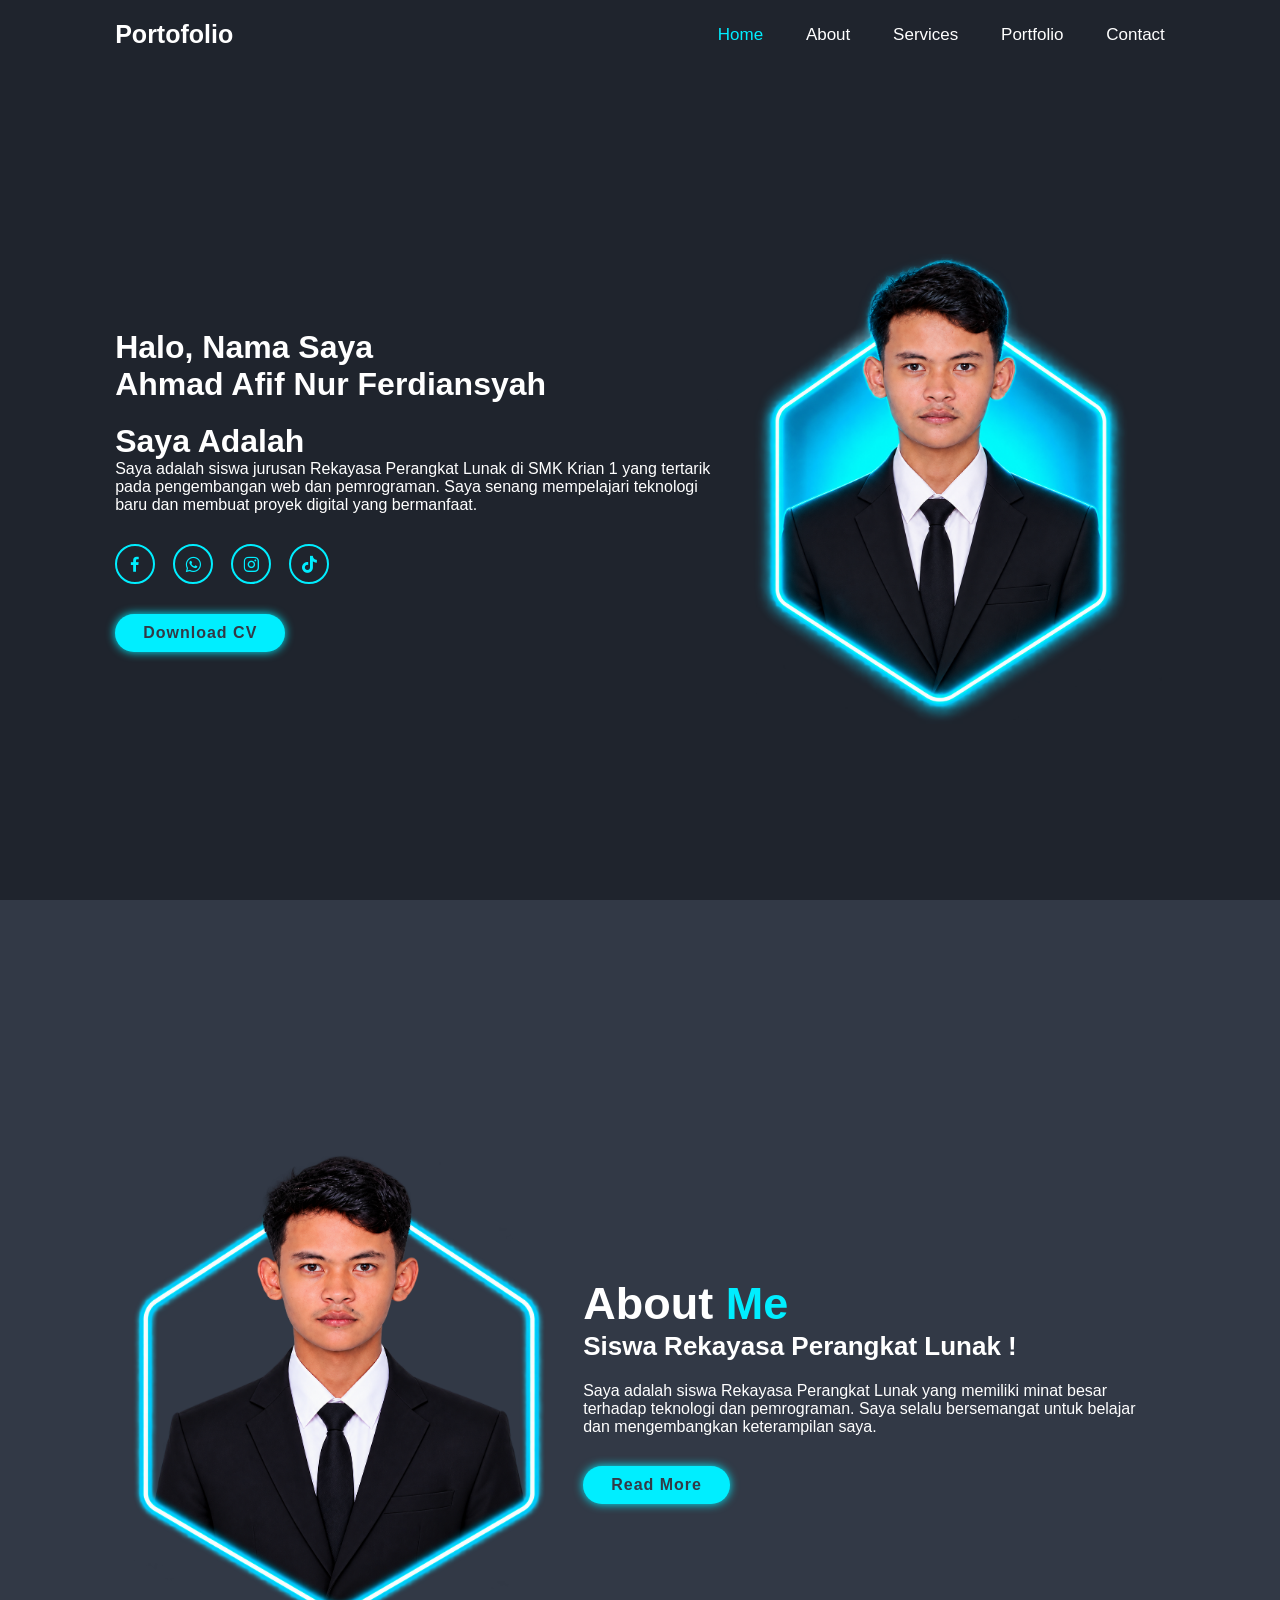
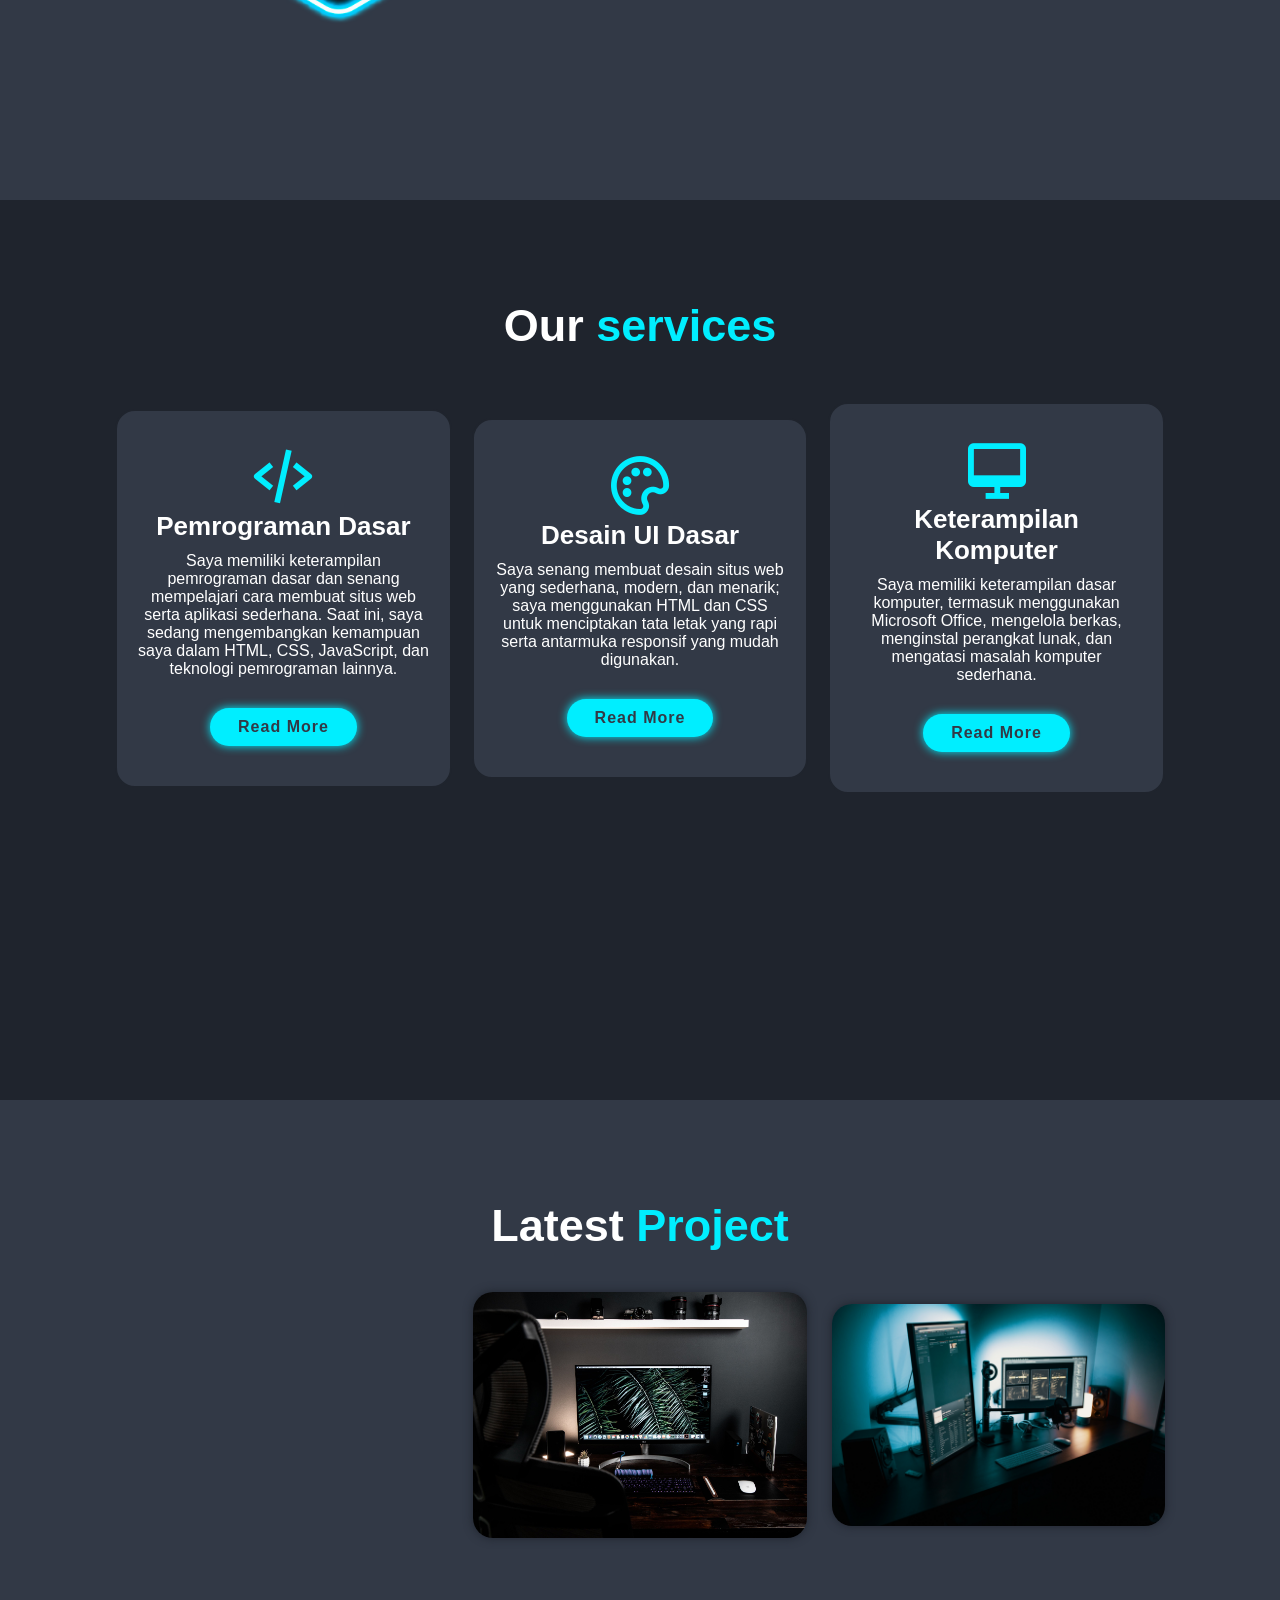
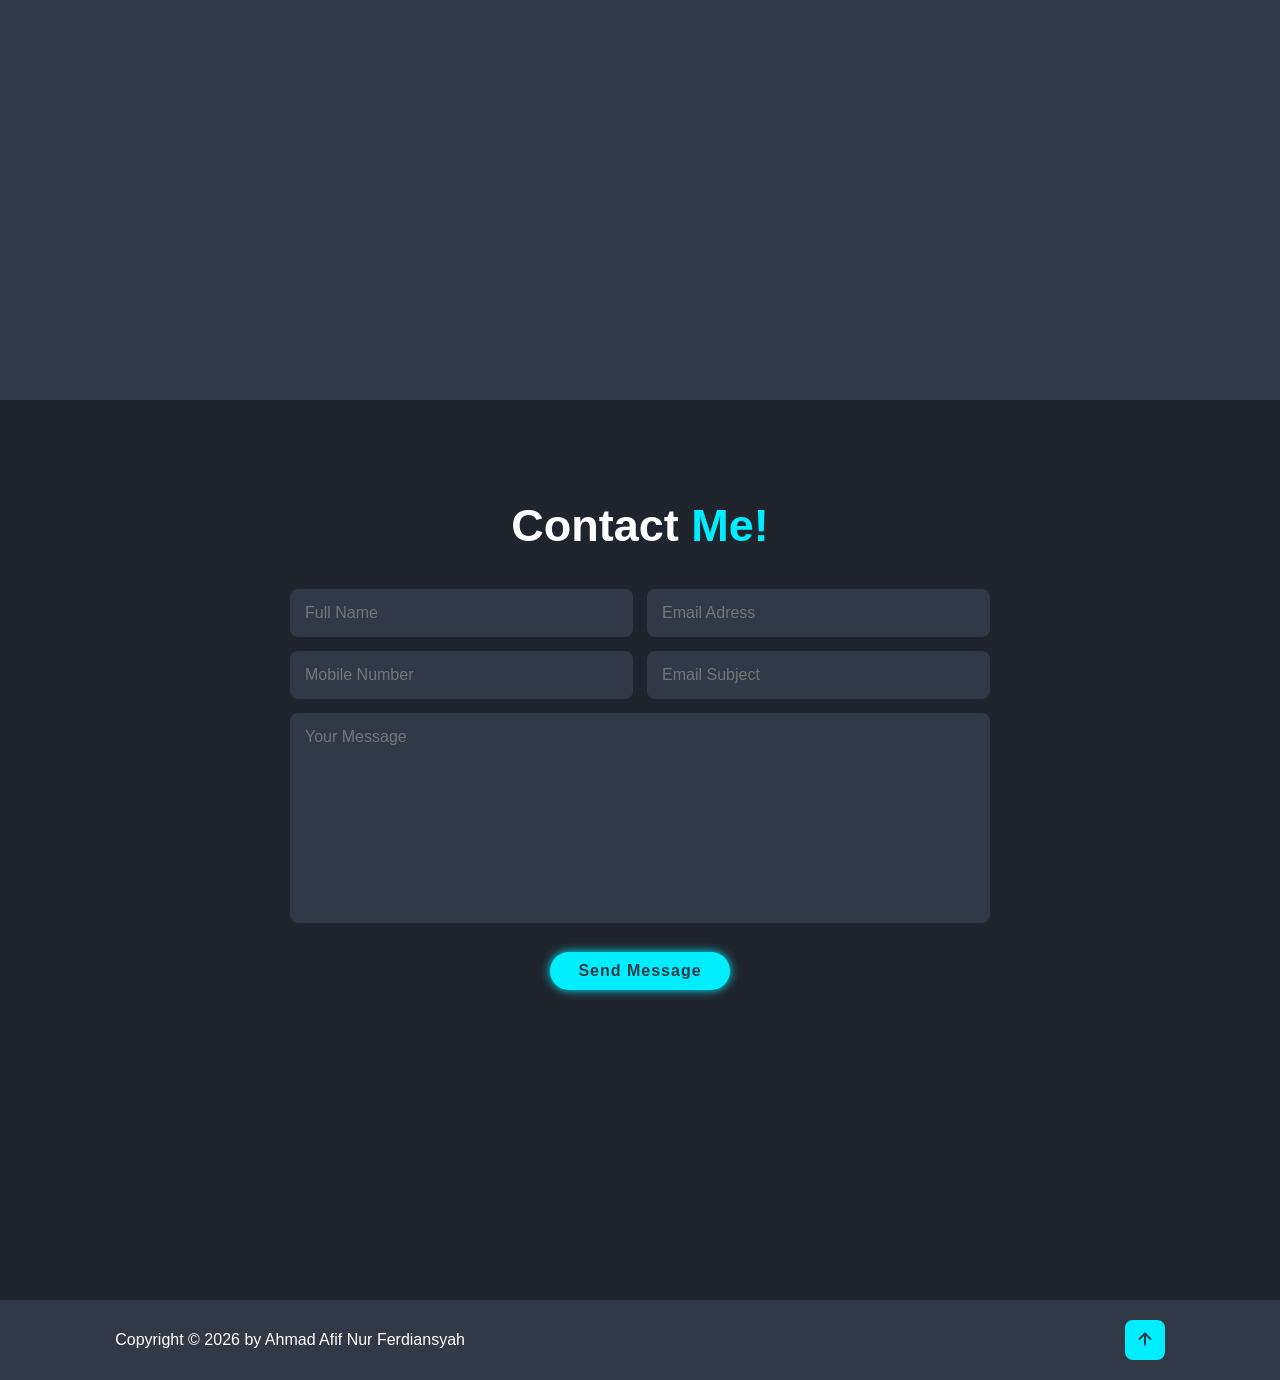
==== commit 117a4127: "Fix HTML formatting and structure" ====
--- a/index.html
+++ b/index.html
@@ -95,7 +95,7 @@
            <div class="services-box">
                 <i class='bx bx-desktop'></i>
                 <h3>Keterampilan Komputer</h3>
-                <p>Saya memiliki keterampilan dasar komputer, termasuk menggunakan Microsoft Office, mengelola berkas, menginstal perangkat lunak, dan mengatasi masalah komputer sederhana. Saya juga tertarik untuk mempelajari lebih lanjut mengenai teknologi komputer.</p>
+                <p>Saya memiliki keterampilan dasar komputer, termasuk menggunakan Microsoft Office, mengelola berkas, menginstal perangkat lunak, dan mengatasi masalah komputer sederhana.</p>
                 <a href="#" class="btn">Read More</a>
             </div> 
         </div>
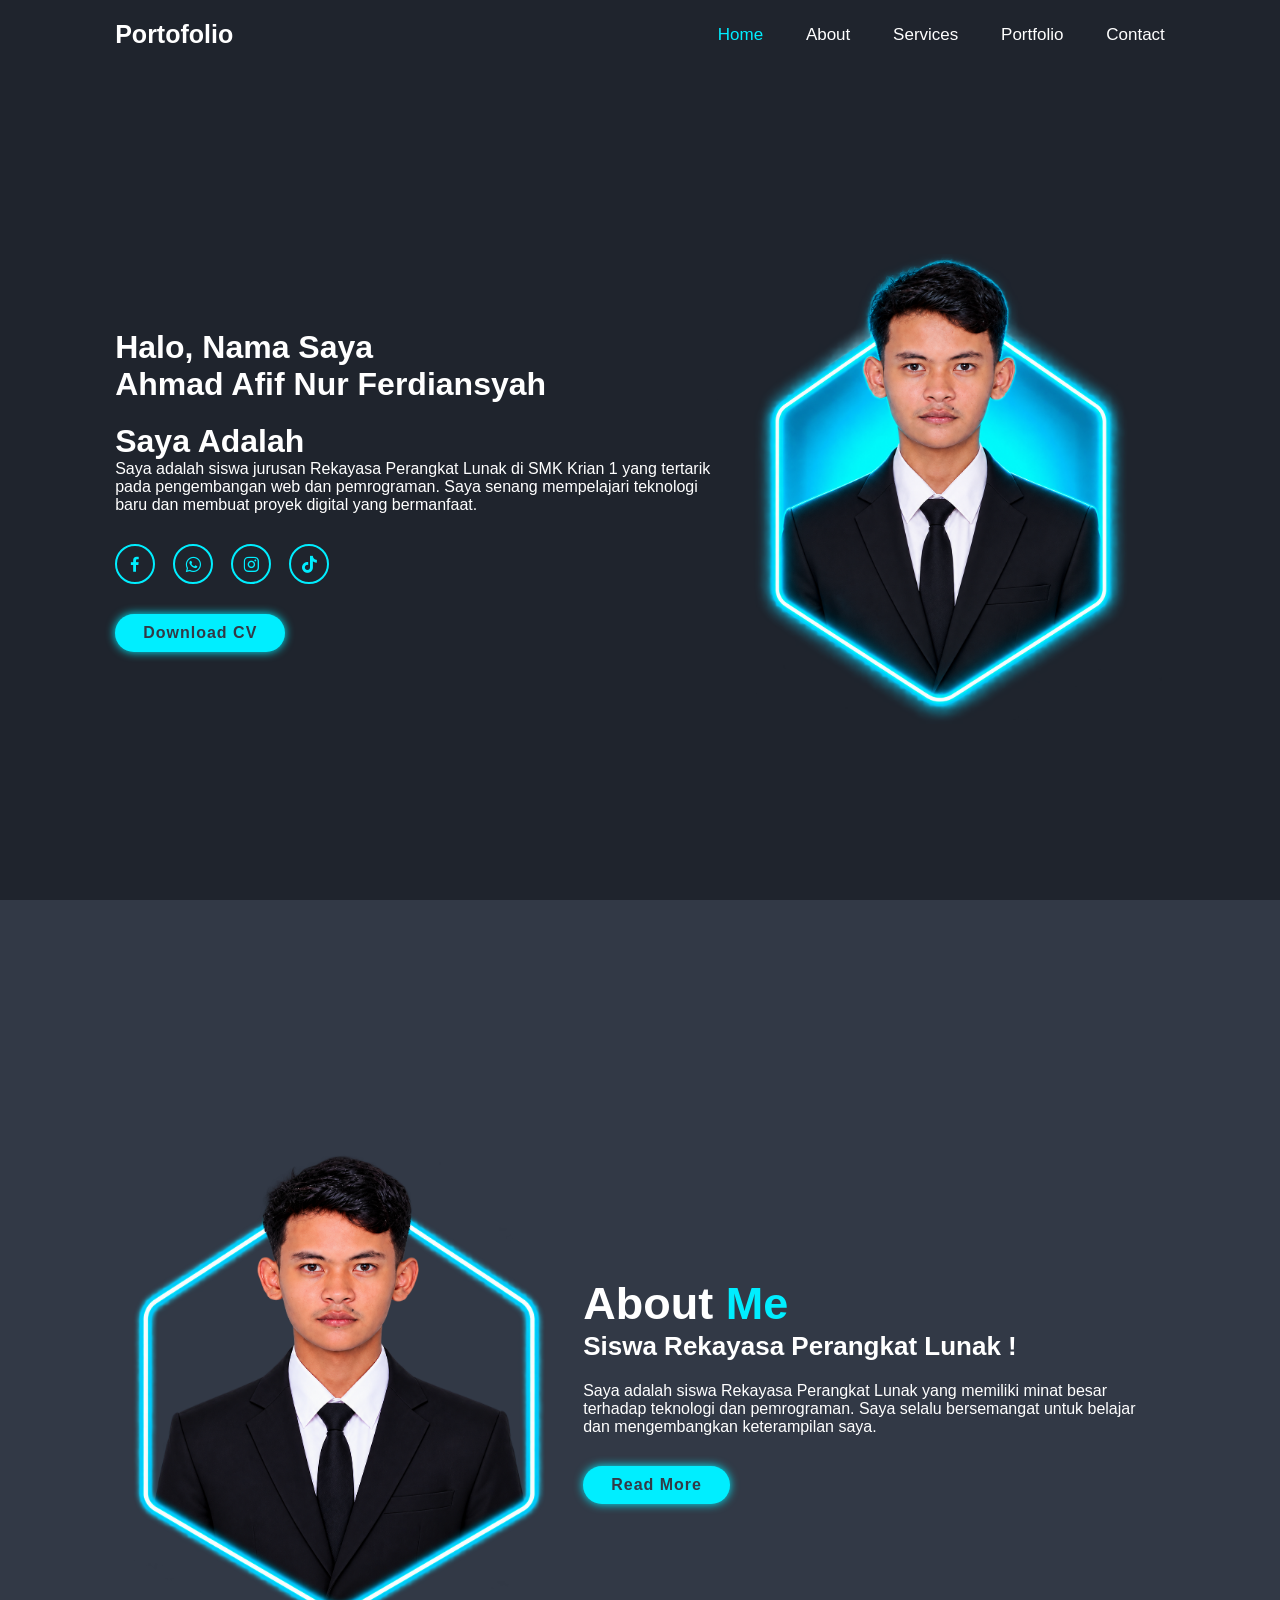
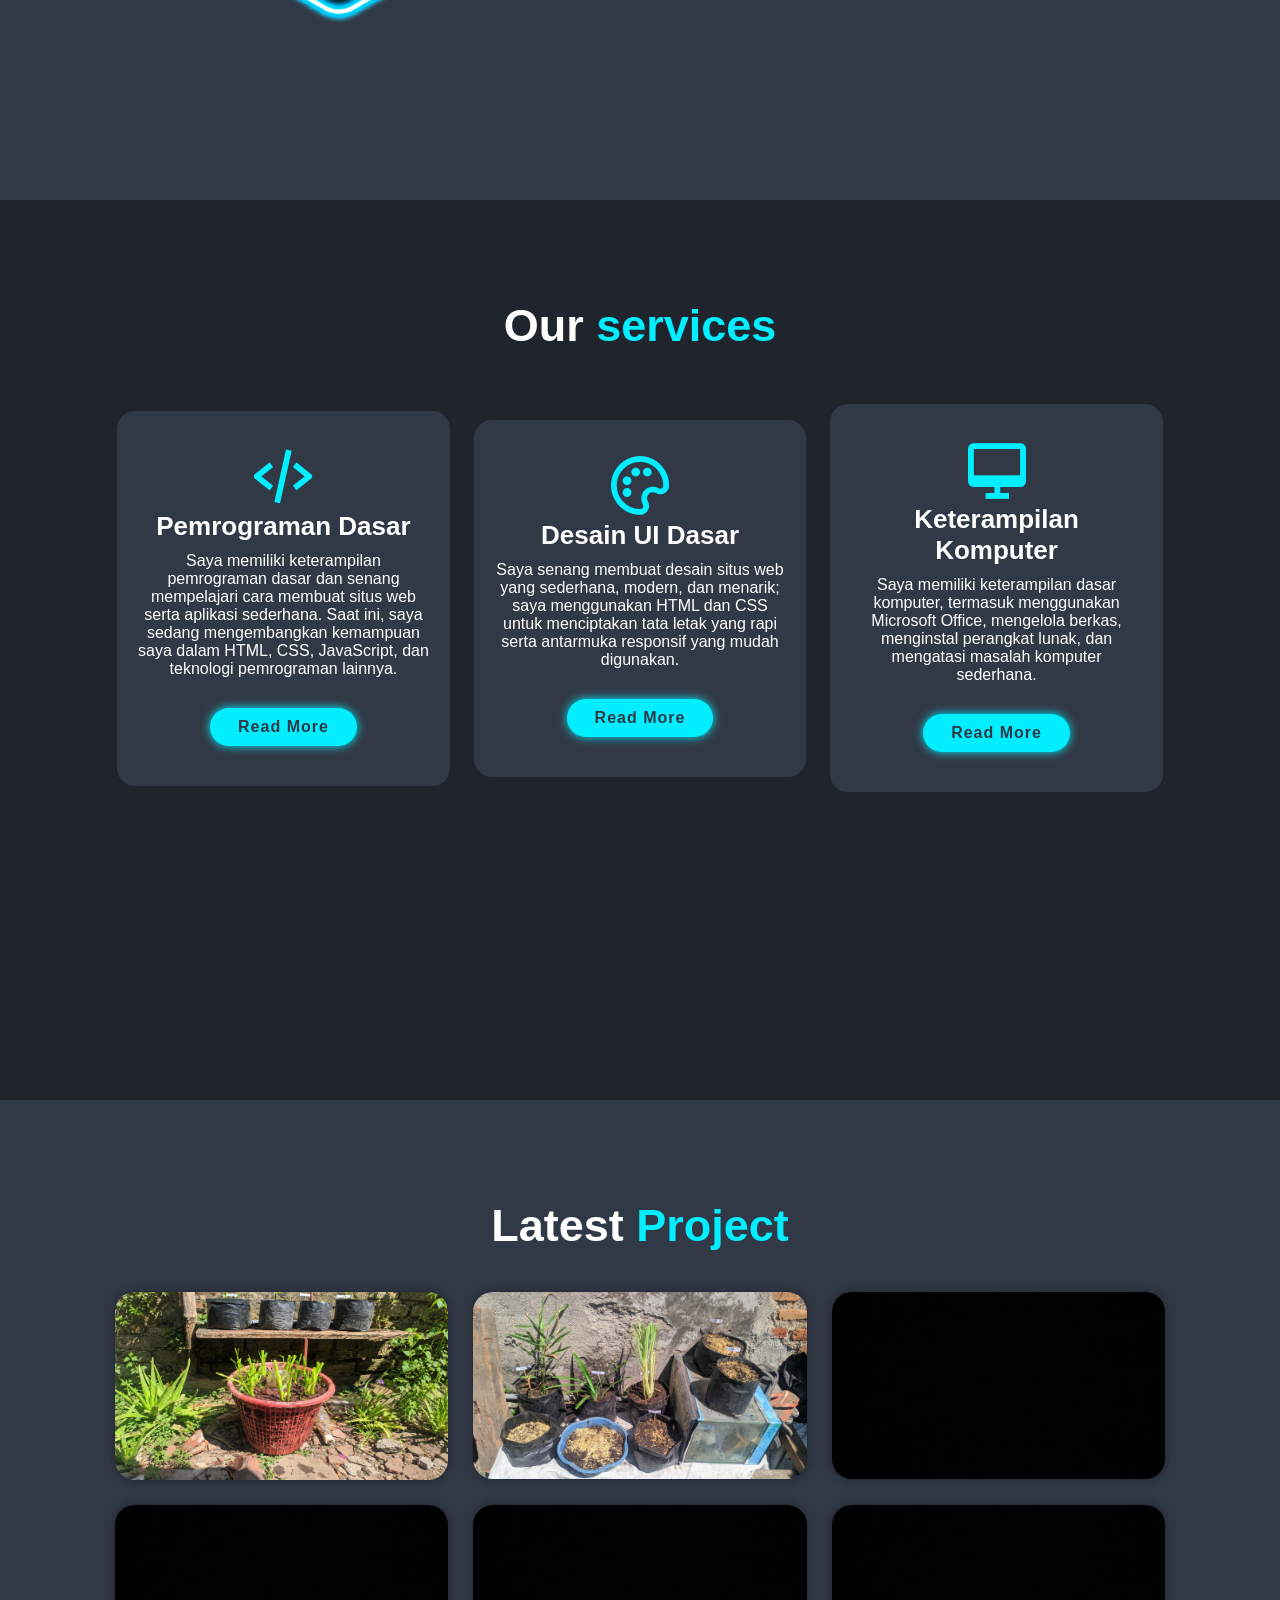
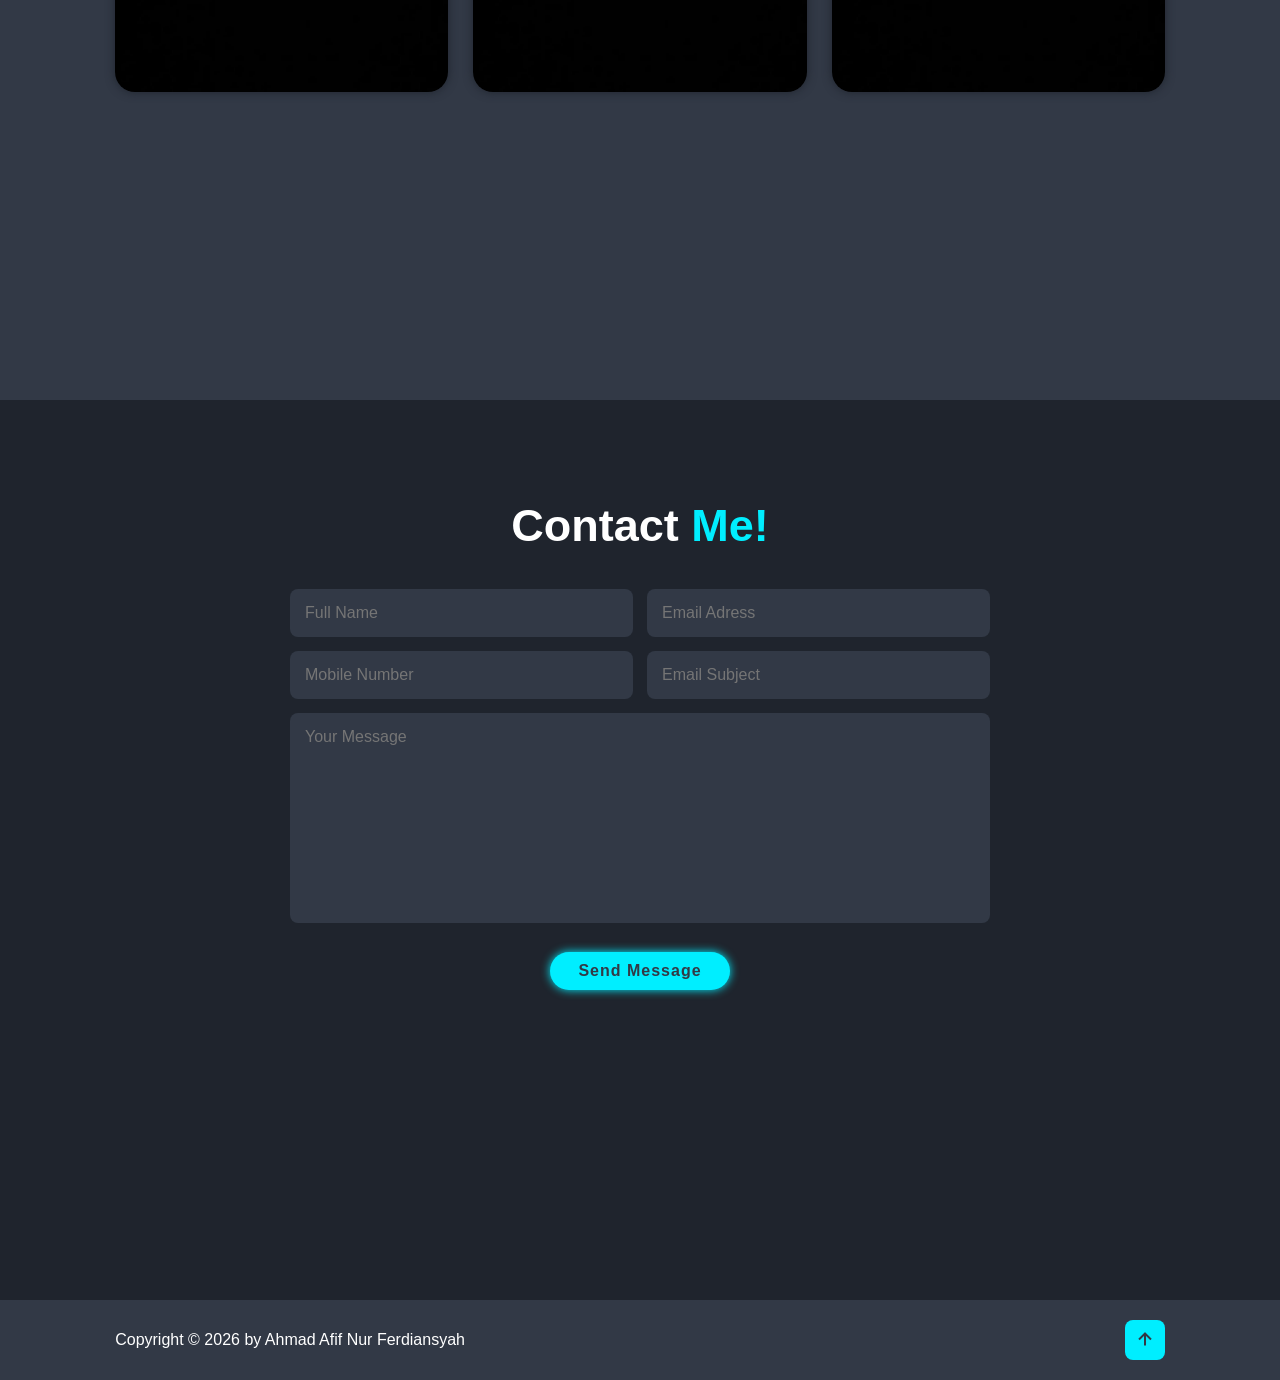
==== commit 30b24740: "Add files via upload" ====
--- a/index.html
+++ b/index.html
@@ -1,178 +1,248 @@
-<!DOCTYPE html>
-<html lang="en">
-
-<head>
-    <meta charset="UTF-8">
-    <meta http-equiv="X-UA-Compatible" content="IE=edge">
-    <meta name="viewport" content="width=device-width, initial-scale=1.0">
-    <title>Responsive personal portfolio website desain</title>
-
-
-    <link href='https://unpkg.com/boxicons@2.1.4/css/boxicons.min.css' rel='stylesheet'>
-
-    <link rel="stylesheet" href="style.css">
-</head>
-
-<body>
-
-    <header class="header">
-        <a href="#" class="logo">Portofolio</a>
-
-        <i class='bx bx-menu' id="menu-icon"></i>
-
-        <nav class="navbar">
-            <a href="#home" class="active">Home</a>
-            <a href="#about">About</a>
-            <a href="#services">Services</a>
-            <a href="#portfolio">Portfolio</a>
-            <a href="#contact">Contact</a>
-        </nav>
-    </header>
-
-    
-        </div>
-    </section>
-    
-    <section class="home" id="home">
-        <div class="home-content">
-            <h3>Halo, Nama Saya</h3>
-            <h3>Ahmad Afif Nur Ferdiansyah</h3>
-            <h3>Saya Adalah <span class="multiple-text"></span></h3>
-            <p>Saya adalah siswa jurusan Rekayasa Perangkat Lunak di SMK Krian 1 yang tertarik pada pengembangan web dan pemrograman. Saya senang mempelajari teknologi baru dan membuat proyek digital yang bermanfaat. 
-            </p>
-            <div class="social-media">
-                <a href="#"><i class='bx bxl-facebook'></i></a>
-                <a href="https://wa.me/6285648223404"
-                target="_blank">
-                    <i class='bx bxl-whatsapp' ></i></a>
-                <a href="https://www.instagram.com/afifferdian067/"
-                target"_blank">
-                    <i class='bx bxl-instagram' ></i></a>
-                <a href="https://www.tiktok.com/@apiipp.098"
-                target="_blank">
-                    <i class='bx bxl-tiktok'></i></a>
-            </div>
-            <a href="#" class="btn">Download CV</a>
-        </div>
-
-        <div class="home-img">
-            <img src="home.png" alt="">
-        </div>
-    </section>
-
-    <section class="about" id="about">
-        <div class="about-img">
-            <img src="about.png" alt="">
-        </div>
-
-        <div class="about-content">
-            <h2 class="heading">About <span>Me</span></h2>
-            <h3>Siswa Rekayasa Perangkat Lunak !</h3>
-            <p>Saya adalah siswa Rekayasa Perangkat Lunak yang memiliki minat besar terhadap teknologi dan pemrograman. Saya selalu bersemangat untuk belajar dan mengembangkan keterampilan saya.</p>
-            <a href="#" class="btn">Read More</a>
-
-        </div>
-    </section>
-
-    <section class="services" id="services">
-        <h2 class="heading">Our <span>services</span></h2>
-
-        <div class="services-container">
-            <div class="services-box">
-                <i class='bx bx-code-alt' ></i>
-                <h3>Pemrograman Dasar</h3>
-                <p>Saya memiliki keterampilan pemrograman dasar dan senang mempelajari cara membuat situs web serta aplikasi sederhana. Saat ini, saya sedang mengembangkan kemampuan saya dalam HTML, CSS, JavaScript, dan teknologi pemrograman lainnya.</p>
-                <a href="#" class="btn">Read More</a>
-            </div>
-
-             <div class="services-box">
-                <i class='bx bx-palette'></i>
-                <h3>Desain UI Dasar</h3>
-                <p>Saya senang membuat desain situs web yang sederhana, modern, dan menarik; saya menggunakan HTML dan CSS untuk menciptakan tata letak yang rapi serta antarmuka responsif yang mudah digunakan.</p>
-                <a href="#" class="btn">Read More</a>
-            </div>
-
-           <div class="services-box">
-                <i class='bx bx-desktop'></i>
-                <h3>Keterampilan Komputer</h3>
-                <p>Saya memiliki keterampilan dasar komputer, termasuk menggunakan Microsoft Office, mengelola berkas, menginstal perangkat lunak, dan mengatasi masalah komputer sederhana.</p>
-                <a href="#" class="btn">Read More</a>
-            </div> 
-        </div>
-    </section>
-
-    <section class="portfolio" id="portfolio">
-        <h2 class="heading">Latest <span>Project</span></h2>
-
-        <div class="portfolio-container">
-            <div class="portfolio-box">
-                <img src="portfolio1.jpg" alt="">
-                <div class="portfolio-layer">
-                    <h4>Web Design</h4>
-                    <p>The followiing photo is just an example</p>
-                    <a href="portfolio1.jpg" target="_blank">
-                        <i class='bx bx-link-external'></i></a>
-                </div>
-            </div>
-
-        <div class="portfolio-box">
-                <img src="portfolio2.jpg" alt="">
-                <div class="portfolio-layer">
-                    <h4>Web Design</h4>
-                    <p>The following photo is just an example</p>
-                    <a href="portfolio2.jpg" target="_blank">
-                        <i class='bx bx-link-external'></i></a>
-                </div>
-            </div>
-        <div class="portfolio-box">
-                <img src="portfolio3.jpg" alt="">
-                <div class="portfolio-layer">
-                    <h4>Web Design</h4>
-                    <p>The following photo is just an example</p>
-                    <a href="portfolio3.jpg" target="_blank">
-                        <i class='bx bx-link-external'></i></a>
-                </div>
-            </div>
-        </div>
-
-        
-    </section>
-
-    <section class="contact" id="contact">
-        <h2 class="heading">Contact <span>Me!</span></h2>
-
-        <form action="#">
-            <div class="input-box">
-                <input type="text" placeholder="Full Name">
-                <input type="email" placeholder="Email Adress">
-            </div>
-
-             <div class="input-box">
-                <input type="number" placeholder="Mobile Number">
-                <input type="text" placeholder="Email Subject">
-             </div>
-                <textarea name="" id="" cols="30" rows="10" placeholder="Your Message"></textarea>
-                <input type="submit" value="Send Message" class="btn"> 
-        </form>
-    </section>
-
-    <footer class="footer">
-        <div class="footer-text">
-            <p>Copyright &copy; 2026 by Ahmad Afif Nur Ferdiansyah</p>
-        </div>
-
-        <div class="footer-iconTop">
-            <a href="#home"><i class='bx bx-up-arrow-alt'></i></a>
-        </div>
-    </footer>
-
-
-    <script 
-    src="https://unpkg.com/scrollreveal"></script>
-
-    <script src="https://unpkg.com/typed.js@2.1.0/dist/typed.umd.js"></script>
-
-    <script src="script.js"></script>
-</body>
-
-</html>
+<!DOCTYPE html>
+<html lang="en">
+
+<head>
+    <meta charset="UTF-8">
+    <meta http-equiv="X-UA-Compatible" content="IE=edge">
+    <meta name="viewport" content="width=device-width, initial-scale=1.0">
+    <title>Responsive personal portfolio website desain</title>
+
+
+    <link href='https://unpkg.com/boxicons@2.1.4/css/boxicons.min.css' rel='stylesheet'>
+
+    <link rel="stylesheet" href="style.css">
+</head>
+
+<body>
+
+    <header class="header">
+        <a href="#" class="logo">Portofolio</a>
+
+        <i class='bx bx-menu' id="menu-icon"></i>
+
+        <nav class="navbar">
+            <a href="#home" class="active">Home</a>
+            <a href="#about">About</a>
+            <a href="#services">Services</a>
+            <a href="#portfolio">Portfolio</a>
+            <a href="#contact">Contact</a>
+        </nav>
+    </header>
+
+    
+        </div>
+    </section>
+    
+    <section class="home" id="home">
+        <div class="home-content">
+            <h3>Halo, Nama Saya</h3>
+            <h3>Ahmad Afif Nur Ferdiansyah</h3>
+            <h3>Saya Adalah <span class="multiple-text"></span></h3>
+            <p>Saya adalah siswa jurusan Rekayasa Perangkat Lunak di SMK Krian 1 yang tertarik pada pengembangan web dan pemrograman. Saya senang mempelajari teknologi baru dan membuat proyek digital yang bermanfaat. 
+            </p>
+            <div class="social-media">
+                <a href="#"><i class='bx bxl-facebook'></i></a>
+                <a href="https://wa.me/6285648223404"
+                target="_blank">
+                    <i class='bx bxl-whatsapp' ></i></a>
+                <a href="https://www.instagram.com/afifferdian067/"
+                target"_blank">
+                    <i class='bx bxl-instagram' ></i></a>
+                <a href="https://www.tiktok.com/@apiipp.098"
+                target="_blank">
+                    <i class='bx bxl-tiktok'></i></a>
+            </div>
+            <a href="#" class="btn">Download CV</a>
+        </div>
+
+        <div class="home-img">
+            <img src="home.png" alt="">
+        </div>
+    </section>
+
+    <section class="about" id="about">
+        <div class="about-img">
+            <img src="about.png" alt="">
+        </div>
+
+        <div class="about-content">
+            <h2 class="heading">About <span>Me</span></h2>
+            <h3>Siswa Rekayasa Perangkat Lunak !</h3>
+            <p>Saya adalah siswa Rekayasa Perangkat Lunak yang memiliki minat besar terhadap teknologi dan pemrograman. Saya selalu bersemangat untuk belajar dan mengembangkan keterampilan saya.</p>
+            <a href="javascript:void(0)" class="btn" onclick="showAbout()">Read More</a>
+
+        </div>
+    </section>
+
+    <section class="services" id="services">
+        <h2 class="heading">Our <span>services</span></h2>
+
+        <div class="services-container">
+            <div class="services-box">
+                <i class='bx bx-code-alt' ></i>
+                <h3>Pemrograman Dasar</h3>
+                <p>Saya memiliki keterampilan pemrograman dasar dan senang mempelajari cara membuat situs web serta aplikasi sederhana. Saat ini, saya sedang mengembangkan kemampuan saya dalam HTML, CSS, JavaScript, dan teknologi pemrograman lainnya.</p>
+                <a href="javascript:void(0)" class="btn" onclick="showService('programming')">Read More</a>
+            </div>
+
+             <div class="services-box">
+                <i class='bx bx-palette'></i>
+                <h3>Desain UI Dasar</h3>
+                <p>Saya senang membuat desain situs web yang sederhana, modern, dan menarik; saya menggunakan HTML dan CSS untuk menciptakan tata letak yang rapi serta antarmuka responsif yang mudah digunakan.</p>
+                <a href="javascript:void(0)" class="btn" onclick="showService('ui')">Read More</a>
+            </div>
+
+           <div class="services-box">
+                <i class='bx bx-desktop'></i>
+                <h3>Keterampilan Komputer</h3>
+                <p>Saya memiliki keterampilan dasar komputer, termasuk menggunakan Microsoft Office, mengelola berkas, menginstal perangkat lunak, dan mengatasi masalah komputer sederhana.</p>
+                <a href="javascript:void(0)" class="btn" onclick="showService('computer')">Read More</a>
+            </div> 
+        </div>
+    </section>
+
+    <section class="portfolio" id="portfolio">
+        <h2 class="heading">Latest <span>Project</span></h2>
+
+        <div class="portfolio-container">
+            <div class="portfolio-box">
+                <img src="portfolio1.png" alt="Proyek 1">
+                <div class="portfolio-layer">
+                    <h4>Proyek Ketahanan Pangan</h4>
+                    <p>Klik di bawah ini untuk melihat lebih lanjut</p>
+                    <a href="javascript:void(0)" onclick="showProject('project1')">
+                        <i class='bx bx-link-external'></i>
+                    </a>
+                </div>
+            </div>
+            <div class="portfolio-box">
+                <img src="portfolio2.jpg" alt="Proyek 2">
+                <div class="portfolio-layer">
+                    <h4>Proyek Ketahanan Pangan</h4>
+                    <p>Klik dibawah ini untuk melihat lebih lanjut</p>
+                    <a href="javascript:void(0)" onclick="showProject('project2')">
+                        <i class='bx bx-link-external'></i>
+                    </a>
+                </div>
+            </div>
+            <div class="portfolio-box">
+                <img src="portfolio3.jpg" alt="Proyek 3">
+                <div class="portfolio-layer">
+                    <h4></h4>
+                    <p></p>
+                    <a href="javascript:void(0)" onclick="showProject('project3')">
+                        <i class='bx bx-link-external'></i>
+                    </a>
+                </div>
+            </div>
+            <div class="portfolio-box">
+                <img src="portfolio4.jpg" alt="Proyek 4">
+                <div class="portfolio-layer">
+                    <h4></h4>
+                    <p></p>
+                    <a href="javascript:void(0)" onclick="showProject('project4')">
+                        <i class='bx bx-link-external'></i>
+                    </a>
+                </div>
+            </div>
+            <div class="portfolio-box">
+                <img src="portfolio5.jpg" alt="Proyek 5">
+                <div class="portfolio-layer">
+                    <h4></h4>
+                    <p></p>
+                    <a href="javascript:void(0)" onclick="showProject('project5')">
+                        <i class='bx bx-link-external'></i>
+                    </a>
+                </div>
+            </div>
+            <div class="portfolio-box">
+                <img src="portfolio6.jpg" alt="Proyek 6">
+                <div class="portfolio-layer">
+                    <h4></h4>
+                    <p></p>
+                    <a href="javascript:void(0)" onclick="showProject('project6')">
+                        <i class='bx bx-link-external'></i>
+                    </a>
+                </div>
+            </div>
+        </div>
+    </section>
+
+    <section class="contact" id="contact">
+        <h2 class="heading">Contact <span>Me!</span></h2>
+
+        <form action="#">
+            <div class="input-box">
+                <input type="text" placeholder="Full Name">
+                <input type="email" placeholder="Email Adress">
+            </div>
+
+             <div class="input-box">
+                <input type="number" placeholder="Mobile Number">
+                <input type="text" placeholder="Email Subject">
+             </div>
+                <textarea name="" id="" cols="30" rows="10" placeholder="Your Message"></textarea>
+                <input type="submit" value="Send Message" class="btn"> 
+        </form>
+    </section>
+
+    <footer class="footer">
+        <div class="footer-text">
+            <p>Copyright &copy; 2026 by Ahmad Afif Nur Ferdiansyah</p>
+        </div>
+
+        <div class="footer-iconTop">
+            <a href="#home"><i class='bx bx-up-arrow-alt'></i></a>
+        </div>
+    </footer>
+
+
+    <script 
+    src="https://unpkg.com/scrollreveal"></script>
+
+    <script src="https://unpkg.com/typed.js@2.1.0/dist/typed.umd.js"></script>
+
+    <script src="script.js"></script>
+
+<div id="projectModal" class="project-modal">
+    <div class="project-modal-content">
+        <span class="close-project" onclick="closeProject()">&times;</span>
+        <img id="projectImage" src="" alt="Project">
+        <h2 id="projectTitle"></h2>
+        <p id="projectDescription"></p>
+    </div>
+</div>
+    <div id="projectModal" class="project-modal">
+        <div class="project-modal-content">
+            <span class="close-project" onclick="closeProject()">&times;</span>
+            <img id="projectImage" src="" alt="Project">
+            <h2 id="projectTitle"></h2>
+            <p id="projectDescription"></p>
+        </div>
+    </div>
+<div id="serviceModal" class="service-modal">
+    <div class="service-modal-content">
+
+        <span class="service-close" onclick="closeService()">&times</span>
+
+        <h2 id="serviceTitle"></h2>
+
+        <p id="serviceDescription"></p>
+    </div>
+</div>
+
+<div id="aboutModal" class="about-modal">
+    <div class="about-modal-content">
+        <span class="about-close" onclick="closeAbout()">&times;
+        </span>
+        
+        <h2>About Me</h2>
+
+        <p>
+            Saya adalah siswa Rekayasa Perangkat Lunak di SMK Krian 1 yang memiliki minat besar terhadap teknologi dan pemrograman. Saat ini saya sedang mempelajari HTML, CSS, Javascript, serta dasar-dasar pengembangan website.
+        </p>
+    </div>
+</div>
+</body>
+
+</html>
--- a/style.css
+++ b/style.css
@@ -1,518 +1,686 @@
-@import url('https://fonts.googleapis.com/css2?family=Roboto:ital,wght@0,100..900;1,100..900&display=swap');
-
-* {
-     margin: 0;
-     padding: 0;
-     box-sizing: border-box;
-     text-decoration: none;
-     border: none;
-     outline: none;
-     scroll-behavior: smooth;
-     font-family: 'Poppins', sans-serif;
- }
-
- :root {
-    --bg-color: #1f242d;
-    --second-bg-color: #323946;
-    --text-color: #fff;
-    --main-color: #0ef; 
- }
-
- html {
-     font-size: 62.5%;
-     overflow-x: hidden;
- }
-
- body {
-     background: var(--bg-color);
-     color: var(--text-color);
- }
-
- section {
-     min-height: 100vh;
-     padding: 10rem 9% 2rem;
- }
-
- .header {
-     position: fixed;
-     top: 0;
-     left: 0;
-     width: 100%;
-     padding: 2rem 9%;
-     background: var(--bg-color);
-     display: flex;
-     justify-content: space-between;
-     align-items: center;
-     z-index: 100;
- }
-
- .header.sticky {
-    border-bottom: .1rem solid rgba(0, 0, 0, .2);
- }
-
- .logo {
-     font-size: 2.5rem;
-     color: var(--text-color);
-     font-weight: 600;
-     cursor: default
- }
-
- .navbar a {
-     font-size: 1.7rem;
-     color: var(--text-color);
-     margin-left: 4rem;
-     transition: .3s;
- }
-
- .navbar a:hover,
- .navbar a.active {
-     color: var(--main-color);
- }
-
- #menu-icon {
-     font-size: 3.6rem;
-     color: var(--text-color);
-     display: none;
- }
-
-.home {
-    display: flex;
-    justify-content: center;
-    align-items: center;
-}
-
-.home-img img {
-    width: 35vw;
-    animation: floatImage 4s ease-in-out infinite;
-}
-
-@keyframes floatImage {
-    0% {
-        transform: translateY(0);
-    }
-     50% {
-        transform: translateY(-2.4rem);
-    }
-     100% {
-        transform: translateY(0);
-    }
-}
-
-.home-content h3 {
-    font-size: 3.2rem;
-    font-weight: 700;
-}
-
-.home-content h3:nth-of-type(2) {
-    margin-bottom: 2rem;
-}
-
-span {
-    color: var(--main-color);
-}
-.home-content h1 {
-    font-size: 5.6rem;
-    font-weight: 700;
-    line-height: 1.3;
-}
-
-.home-content p {
-    font-size: 1.6rem;
-}
-
-.social-media a {
-    display: inline-flex;
-    justify-content: center;
-    align-items: center;
-    width: 4rem;
-    height: 4rem;
-    background: transparent;
-    border: .2rem solid var(--main-color);
-    border-radius: 50%;
-    font-size: 2rem;
-    color: var(--main-color);
-    margin: 3rem 1.5rem 3rem 0;
-    transition: .5s ease;
-}
-
-.social-media a:hover {
-    background: var(--main-color);
-    color: var(--second-bg-color);
-    box-shadow: 0 0 1rem var(--main-color);
-}
-
-
-.btn {
-    display: inline-block;
-    padding: 1rem 2.8rem;
-    background: var(--main-color);
-    border-radius: 4rem;
-    box-shadow: 0 0 1rem var(--main-color);
-    font-size: 1.6rem;
-    color: var(--second-bg-color);
-    letter-spacing: .1rem;
-    font-weight: 600;
-    transition: .5s ease;
-}
-
-.btn:hover {
-    box-shadow: none;
-}
-
-.about {
-    display: flex;
-    justify-content: center;
-    align-items: center;
-    gap: 2rem;
-    background: var(--second-bg-color);
-}
-
-.about-img img {
-    width: 35vw;
-}
-
-.heading {
-    text-align: center;
-    font-size: 4.5rem;
-}
-
-.about-content h2 {
-    text-align: left;
-    line-height: 1.2;
-}
-
-.about-content h3 {
-    font-size: 2.6rem;
-}
-
-.about-content p {
-    font-size: 1.6rem;
-    margin: 2rem 0 3rem;
-}
-
-.services h2 {
-    margin-bottom: 5rem;
-}
-
-.services-container {
-    display: flex;
-    justify-content: center;
-    align-items: center;
-    flex-wrap: wrap;
-    gap: 2rem;
-}
-
-.services-container .services-box {
-    flex: 1 1 30rem;
-    background: var(--second-bg-color);
-    padding: 3rem 2rem 4rem;
-    border-radius: 2rem;
-    text-align: center;
-    border: .2rem solid var(--bg-color);
-    transition: .5s ease;
-}
-
-.services-container .services-box:hover {
-    border-color: var(--main-color);
-    transform: scale(1.02);
-}
-
-
-.services-box i {
-    font-size: 7rem;
-    color: var(--main-color);
-}
-
-.services-box h3 {
-    font-size: 2.6rem;
-}
-
-.services-box p {
-    font-size: 1.6rem;
-    margin: 1rem 0 3rem;
-}
-
-.portfolio {
-    background: var(--second-bg-color);
-}
-.portfolio h2 {
-    margin-bottom: 4rem;
-}
-
-.portfolio-container {
-    display: grid;
-    grid-template-columns: repeat(3, 1fr);
-    align-items: center;
-    gap: 2.5rem;
-}
-
-.portfolio-container .portfolio-box {
-    position: relative;
-    border-radius: 2rem;
-    box-shadow: 0 0 1rem var(--bg-color);
-    overflow: hidden;
-    display: flex;
-}
-
-.portfolio-box img {
-    width: 100%;
-    transition: .5s ease;
-}
-
-.portfolio-box:hover img {
-    transform: scale(1.1);
-}
-
-.portfolio-box .portfolio-layer {
-    position: absolute;
-    bottom: 0;
-    left: 0;
-    width: 100%;
-    height: 100%;
-    background: linear-gradient(rgba(0, 0, 0, .1), var(--main-color));
-    display: flex;
-    justify-content: center;
-    align-items: center;
-    flex-direction: column;
-    text-align: center;
-    padding: 0 4rem;
-    transform: translateY(100%);
-    transition: .5s ease;
-}  
-
-.portfolio-box:hover .portfolio-layer {
-    transform: translateY(0);
-}
-
-.portfolio-layer h4 {
-    font-size: 3rem;
-}
-
-.portfolio-layer p {
-    font-size: 1.6rem;
-    margin: .3rem 0 1rem;
-}
-
-.portfolio-layer a {
-    display: inline-flex;
-    justify-content: center;
-    align-items: center;
-    width: 5rem;
-    height: 5rem;
-    background: var(--text-color);
-    border-radius: 50%;
-}
-
-.portfolio-layer a i {
-    font-size: 2rem;
-    color: var(--second-bg-color);
-}
-
-.contact h2 {
-    margin-bottom: 3rem;
-}
-
-.contact form {
-    max-width: 70rem;
-    margin: 1rem auto;
-    text-align: center;
-}
-
-.contact form .input-box {
-    display: flex;
-    justify-content: space-between;
-    flex-wrap: wrap;
-}
-
-.contact form .input-box input,
-.contact form textarea {
-    width: 100%;
-    padding: 1.5rem;
-    font-size: 1.6rem;
-    color: var(--text-color);
-    background: var(--second-bg-color);
-    border-radius: .8rem;
-    margin: .7rem 0;
-}
-
-.contact form .input-box input {
-    width: 49%;
-}
-
-.contact form textarea {
-    resize: none;
-}
-
-.contact form .btn {
-    margin-top: 2rem;
-    cursor: pointer;
-}
-
-.footer {
-    display: flex;
-    justify-content: space-between;
-    align-items: center;
-    flex-wrap: wrap;
-    padding: 2rem 9%;
-    background: var(--second-bg-color);
-}
-
-.footer-text p {
-    font-size: 1.6rem;
-}
-
-.footer-iconTop a {
-    display: inline-flex;
-    justify-content: center;
-    align-items: center;
-    padding: .8rem;
-    background: var(--main-color);
-    border-radius: .8rem;
-    transition: .5s ease;
-}
-
-.footer-iconTop a:hover {
-    box-shadow: 0 0 1rem var(--main-color);
-}
-
-
-.footer-iconTop a i {
-    font-size: 2.4rem;
-    color: var(--second-bg-color);
-}
-
-
-
-@media (max-width: 1200px) {
-    html {
-        font-size: 55%;
-    }
-}
-
-@media (max-width: 991px) {
-    .header {
-        padding: 2rem 3%;
-    }
-
-    section {
-        padding: 10rem 3% 2rem;
-    }
-
-    .services {
-        padding-bottom: 7rem;
-    }
-
-    .portfolio {
-        padding-bottom: 7rem;
-    }
-
-    .contact {
-        min-height: auto;
-    }
-
-    .footer {
-        padding: 2rem 3%;
-    }
-}
-
-@media (max-width: 768px) {
-    #menu-icon {
-        display: block;
-    }
-
-    .navbar {
-        position: absolute;
-        top: 100%;
-        left: 0;
-        width: 100%;
-        padding: 1rem 3%;
-        background: var(--bg-color);
-        border-top: .1rem solid rgba(0, 0, 0, .2);
-        box-shadow: 0 .5rem 1rem rgba(0, 0, 0, .2);
-        display: none;
-    }
-
-    .navbar.active {
-        display: block;
-    }
-
-
-    .navbar a {
-        display: block;
-        font-size: 2rem;
-        margin: 3rem 0;
-    }
-
-    .home {
-        flex-direction: column;
-    }
-
-    .home-content h3 {
-        font-size: 2.6rem;
-    }
-
-    .home-content h1 {
-        font-size: 5rem;
-    }
-
-    .home-img img {
-        width: 70vw;
-        margin-top: 4rem;
-    }
-
-    .about {
-        flex-direction: column-reverse;
-    }
-
-    .about img {
-        width: 70vw;
-        margin-top: 4rem;
-    }
-
-    .services h2 {
-        margin-bottom: 3rem;
-    }
-
-    .portofolio h2 {
-        margin-bottom: 3rem;
-    }
-
-    .portofolio-container {
-        grid-template-columns: repeat(2, 1fr);
-    }
-}
-
-@media (max-width: 617px) {
-    .portfolio-container {
-        grid-template-columns: 1fr;
-    }
-}
-
-@media (max-width: 450px) {
-    html {
-        font-size: 50%;
-    }
-
-    .contact form .input-box input {
-        width: 100%;
-    }
-}
-
-@media (max-width: 365px) {
-    .home-img img {
-        width: 90vw;
-    }
-
-    .about-img img {
-        width: 90vw;
-    }
-
-    .footer {
-        flex-direction: column-reverse;
-    }
-
-    .footer p {
-        text-align: center;
-        margin-top: 2rem;
-    }
-}
+@import url('https://fonts.googleapis.com/css2?family=Roboto:ital,wght@0,100..900;1,100..900&display=swap');
+
+* {
+     margin: 0;
+     padding: 0;
+     box-sizing: border-box;
+     text-decoration: none;
+     border: none;
+     outline: none;
+     scroll-behavior: smooth;
+     font-family: 'Poppins', sans-serif;
+ }
+
+ :root {
+    --bg-color: #1f242d;
+    --second-bg-color: #323946;
+    --text-color: #fff;
+    --main-color: #0ef; 
+ }
+
+ html {
+     font-size: 62.5%;
+     overflow-x: hidden;
+ }
+
+ body {
+     background: var(--bg-color);
+     color: var(--text-color);
+ }
+
+ section {
+     min-height: 100vh;
+     padding: 10rem 9% 2rem;
+ }
+
+ .header {
+     position: fixed;
+     top: 0;
+     left: 0;
+     width: 100%;
+     padding: 2rem 9%;
+     background: var(--bg-color);
+     display: flex;
+     justify-content: space-between;
+     align-items: center;
+     z-index: 100;
+ }
+
+ .header.sticky {
+    border-bottom: .1rem solid rgba(0, 0, 0, .2);
+ }
+
+ .logo {
+     font-size: 2.5rem;
+     color: var(--text-color);
+     font-weight: 600;
+     cursor: default
+ }
+
+ .navbar a {
+     font-size: 1.7rem;
+     color: var(--text-color);
+     margin-left: 4rem;
+     transition: .3s;
+ }
+
+ .navbar a:hover,
+ .navbar a.active {
+     color: var(--main-color);
+ }
+
+ #menu-icon {
+     font-size: 3.6rem;
+     color: var(--text-color);
+     display: none;
+ }
+
+.home {
+    display: flex;
+    justify-content: center;
+    align-items: center;
+}
+
+.home-img img {
+    width: 35vw;
+    animation: floatImage 4s ease-in-out infinite;
+}
+
+@keyframes floatImage {
+    0% {
+        transform: translateY(0);
+    }
+     50% {
+        transform: translateY(-2.4rem);
+    }
+     100% {
+        transform: translateY(0);
+    }
+}
+
+.home-content h3 {
+    font-size: 3.2rem;
+    font-weight: 700;
+}
+
+.home-content h3:nth-of-type(2) {
+    margin-bottom: 2rem;
+}
+
+span {
+    color: var(--main-color);
+}
+.home-content h1 {
+    font-size: 5.6rem;
+    font-weight: 700;
+    line-height: 1.3;
+}
+
+.home-content p {
+    font-size: 1.6rem;
+}
+
+.social-media a {
+    display: inline-flex;
+    justify-content: center;
+    align-items: center;
+    width: 4rem;
+    height: 4rem;
+    background: transparent;
+    border: .2rem solid var(--main-color);
+    border-radius: 50%;
+    font-size: 2rem;
+    color: var(--main-color);
+    margin: 3rem 1.5rem 3rem 0;
+    transition: .5s ease;
+}
+
+.social-media a:hover {
+    background: var(--main-color);
+    color: var(--second-bg-color);
+    box-shadow: 0 0 1rem var(--main-color);
+}
+
+
+.btn {
+    display: inline-block;
+    padding: 1rem 2.8rem;
+    background: var(--main-color);
+    border-radius: 4rem;
+    box-shadow: 0 0 1rem var(--main-color);
+    font-size: 1.6rem;
+    color: var(--second-bg-color);
+    letter-spacing: .1rem;
+    font-weight: 600;
+    transition: .5s ease;
+}
+
+.btn:hover {
+    box-shadow: none;
+}
+
+.about {
+    display: flex;
+    justify-content: center;
+    align-items: center;
+    gap: 2rem;
+    background: var(--second-bg-color);
+}
+
+.about-img img {
+    width: 35vw;
+}
+
+.heading {
+    text-align: center;
+    font-size: 4.5rem;
+}
+
+.about-content h2 {
+    text-align: left;
+    line-height: 1.2;
+}
+
+.about-content h3 {
+    font-size: 2.6rem;
+}
+
+.about-content p {
+    font-size: 1.6rem;
+    margin: 2rem 0 3rem;
+}
+
+.services h2 {
+    margin-bottom: 5rem;
+}
+
+.services-container {
+    display: flex;
+    justify-content: center;
+    align-items: center;
+    flex-wrap: wrap;
+    gap: 2rem;
+}
+
+.services-container .services-box {
+    flex: 1 1 30rem;
+    background: var(--second-bg-color);
+    padding: 3rem 2rem 4rem;
+    border-radius: 2rem;
+    text-align: center;
+    border: .2rem solid var(--bg-color);
+    transition: .5s ease;
+}
+
+.services-container .services-box:hover {
+    border-color: var(--main-color);
+    transform: scale(1.02);
+}
+
+
+.services-box i {
+    font-size: 7rem;
+    color: var(--main-color);
+}
+
+.services-box h3 {
+    font-size: 2.6rem;
+}
+
+.services-box p {
+    font-size: 1.6rem;
+    margin: 1rem 0 3rem;
+}
+
+.portfolio {
+    background: var(--second-bg-color);
+}
+.portfolio h2 {
+    margin-bottom: 4rem;
+}
+
+.portfolio-container {
+    display: grid;
+    grid-template-columns: repeat(3, 1fr);
+    align-items: center;
+    gap: 2.5rem;
+}
+
+.portfolio-container .portfolio-box {
+    position: relative;
+    border-radius: 2rem;
+    box-shadow: 0 0 1rem var(--bg-color);
+    overflow: hidden;
+    display: flex;
+}
+
+.portfolio-box img {
+    width: 100%;
+    transition: .5s ease;
+}
+
+.portfolio-box:hover img {
+    transform: scale(1.1);
+}
+
+.portfolio-box .portfolio-layer {
+    position: absolute;
+    bottom: 0;
+    left: 0;
+    width: 100%;
+    height: 100%;
+    background: linear-gradient(rgba(0, 0, 0, .1), var(--main-color));
+    display: flex;
+    justify-content: center;
+    align-items: center;
+    flex-direction: column;
+    text-align: center;
+    padding: 0 4rem;
+    transform: translateY(100%);
+    transition: .5s ease;
+}  
+
+.portfolio-box:hover .portfolio-layer {
+    transform: translateY(0);
+}
+
+.portfolio-layer h4 {
+    font-size: 3rem;
+}
+
+.portfolio-layer p {
+    font-size: 1.6rem;
+    margin: .3rem 0 1rem;
+}
+
+.portfolio-layer a {
+    display: inline-flex;
+    justify-content: center;
+    align-items: center;
+    width: 5rem;
+    height: 5rem;
+    background: var(--text-color);
+    border-radius: 50%;
+}
+
+.portfolio-layer a i {
+    font-size: 2rem;
+    color: var(--second-bg-color);
+}
+
+.contact h2 {
+    margin-bottom: 3rem;
+}
+
+.contact form {
+    max-width: 70rem;
+    margin: 1rem auto;
+    text-align: center;
+}
+
+.contact form .input-box {
+    display: flex;
+    justify-content: space-between;
+    flex-wrap: wrap;
+}
+
+.contact form .input-box input,
+.contact form textarea {
+    width: 100%;
+    padding: 1.5rem;
+    font-size: 1.6rem;
+    color: var(--text-color);
+    background: var(--second-bg-color);
+    border-radius: .8rem;
+    margin: .7rem 0;
+}
+
+.contact form .input-box input {
+    width: 49%;
+}
+
+.contact form textarea {
+    resize: none;
+}
+
+.contact form .btn {
+    margin-top: 2rem;
+    cursor: pointer;
+}
+
+.footer {
+    display: flex;
+    justify-content: space-between;
+    align-items: center;
+    flex-wrap: wrap;
+    padding: 2rem 9%;
+    background: var(--second-bg-color);
+}
+
+.footer-text p {
+    font-size: 1.6rem;
+}
+
+.footer-iconTop a {
+    display: inline-flex;
+    justify-content: center;
+    align-items: center;
+    padding: .8rem;
+    background: var(--main-color);
+    border-radius: .8rem;
+    transition: .5s ease;
+}
+
+.footer-iconTop a:hover {
+    box-shadow: 0 0 1rem var(--main-color);
+}
+
+
+.footer-iconTop a i {
+    font-size: 2.4rem;
+    color: var(--second-bg-color);
+}
+
+
+
+@media (max-width: 1200px) {
+    html {
+        font-size: 55%;
+    }
+}
+
+@media (max-width: 991px) {
+    .header {
+        padding: 2rem 3%;
+    }
+
+    section {
+        padding: 10rem 3% 2rem;
+    }
+
+    .services {
+        padding-bottom: 7rem;
+    }
+
+    .portfolio {
+        padding-bottom: 7rem;
+    }
+
+    .contact {
+        min-height: auto;
+    }
+
+    .footer {
+        padding: 2rem 3%;
+    }
+}
+
+@media (max-width: 768px) {
+    #menu-icon {
+        display: block;
+    }
+
+    .navbar {
+        position: absolute;
+        top: 100%;
+        left: 0;
+        width: 100%;
+        padding: 1rem 3%;
+        background: var(--bg-color);
+        border-top: .1rem solid rgba(0, 0, 0, .2);
+        box-shadow: 0 .5rem 1rem rgba(0, 0, 0, .2);
+        display: none;
+    }
+
+    .navbar.active {
+        display: block;
+    }
+
+
+    .navbar a {
+        display: block;
+        font-size: 2rem;
+        margin: 3rem 0;
+    }
+
+    .home {
+        flex-direction: column;
+    }
+
+    .home-content h3 {
+        font-size: 2.6rem;
+    }
+
+    .home-content h1 {
+        font-size: 5rem;
+    }
+
+    .home-img img {
+        width: 70vw;
+        margin-top: 4rem;
+    }
+
+    .about {
+        flex-direction: column-reverse;
+    }
+
+    .about img {
+        width: 70vw;
+        margin-top: 4rem;
+    }
+
+    .services h2 {
+        margin-bottom: 3rem;
+    }
+
+    .portofolio h2 {
+        margin-bottom: 3rem;
+    }
+
+    .portofolio-container {
+        grid-template-columns: repeat(2, 1fr);
+    }
+}
+
+@media (max-width: 617px) {
+    .portfolio-container {
+        grid-template-columns: 1fr;
+    }
+}
+
+@media (max-width: 450px) {
+    html {
+        font-size: 50%;
+    }
+
+    .contact form .input-box input {
+        width: 100%;
+    }
+}
+
+@media (max-width: 365px) {
+    .home-img img {
+        width: 90vw;
+    }
+
+    .about-img img {
+        width: 90vw;
+    }
+
+    .footer {
+        flex-direction: column-reverse;
+    }
+
+    .footer p {
+        text-align: center;
+        margin-top: 2rem;
+    }
+}
+
+
+/* Popup detail project */
+.project-modal {
+    display: none;
+    position: fixed;
+    z-index: 9999;
+    left: 0;
+    top: 0;
+    width: 100%;
+    height: 100%;
+    background: rgba(0, 0, 0, 0.85);
+    justify-content: center;
+    align-items: center;
+    padding: 20px;
+    box-sizing: border-box;
+}
+
+.project-modal-content {
+    position: relative;
+    width: 90%;
+    max-width: 650px;
+    max-height: 90vh;
+    overflow-y: auto;
+    background: #1f242d;
+    padding: 25px;
+    border-radius: 20px;
+    text-align: center;
+    box-sizing: border-box;
+}
+
+.project-modal-content img {
+    width: 100%;
+    max-height: 400px;
+    object-fit: contain;
+    border-radius: 15px;
+}
+
+.project-modal-content h2 {
+    color: #0ef;
+    margin: 15px 0 10px;
+}
+
+.project-modal-content p {
+    color: white;
+    line-height: 1.6;
+    font-size: 1.6rem;
+}
+
+.close-project {
+    position: absolute;
+    right: 18px;
+    top: 8px;
+    font-size: 35px;
+    color: white;
+    cursor: pointer;
+    z-index: 2;
+}
+
+@media (max-width: 617px) {
+    .project-modal-content {
+        width: 95%;
+        padding: 20px;
+    }
+
+    .project-modal-content img {
+        max-height: 300px;
+    }
+}
+
+.service-modal {
+    display: none;
+    position: fixed;
+    z-index: 9999;
+    left: 0;
+    top: 0;
+    width: 100%;
+    height: 100%;
+    background: rgba(0, 0, 0, .75);
+    justify-content: center;
+    align-items: center;
+}
+
+
+.service-modal-content {
+    position: relative;
+    width: 500px;
+    max-width: 85%;
+    padding: 35px;
+    border-radius: 20px;
+    background: #1f2937;
+    text-align: center;
+    box-shadow: 0 0 30px rgba(0, 238, 255, 0.4);
+}
+
+.service-modal-content h2 {
+    color: #00eeff;
+    margin-bottom: 20px;
+}
+
+.service-modal-content p {
+    color: white;
+    line-height: 1.7;
+    font-size: 16px;
+}
+
+.service-close {
+    position: absolute;
+    right: 20px;
+    top: 10px;
+    font-size: 32px;
+    color: white;
+    cursor: pointer;
+}
+
+.service-close:hover {
+    color: #00eeff;
+}
+
+.about-modal {
+    display: none;
+    position: fixed;
+    z-index: 9999;
+    left: 0;
+    top: 0;
+    width: 100%;
+    height: 100%;
+    background: rgba(0, 0, 0, .75);
+    justify-content: center;
+    align-items: center;
+}
+
+.about-modal-content {
+    position: relative;
+    width: 500px;
+    max-width: 85%;
+    padding: 35px;
+    border-radius: 20px;
+    background: #1f2937;
+    text-align: center;
+    box-shadow: 0 0 30px rgba(0, 236, 255, 0.4);
+}
+
+.about-modal-content h2 {
+    font-size: 2.5rem;
+    margin-bottom: 20px;
+    color: #0ef;
+}
+
+.about-modal-content p {
+    font-size: 1.5rem;
+    line-height: 1.7;
+    color: #fff;
+    margin-bottom: 15px;
+}
+
+.about-close {
+    position: absolute;
+    top: 10px;
+    right: 20px;
+    font-size: 3rem;
+    color: #fff;
+    cursor: pointer;
+}
+
+.about-close:hover {
+    color: #0ef;
+} 
